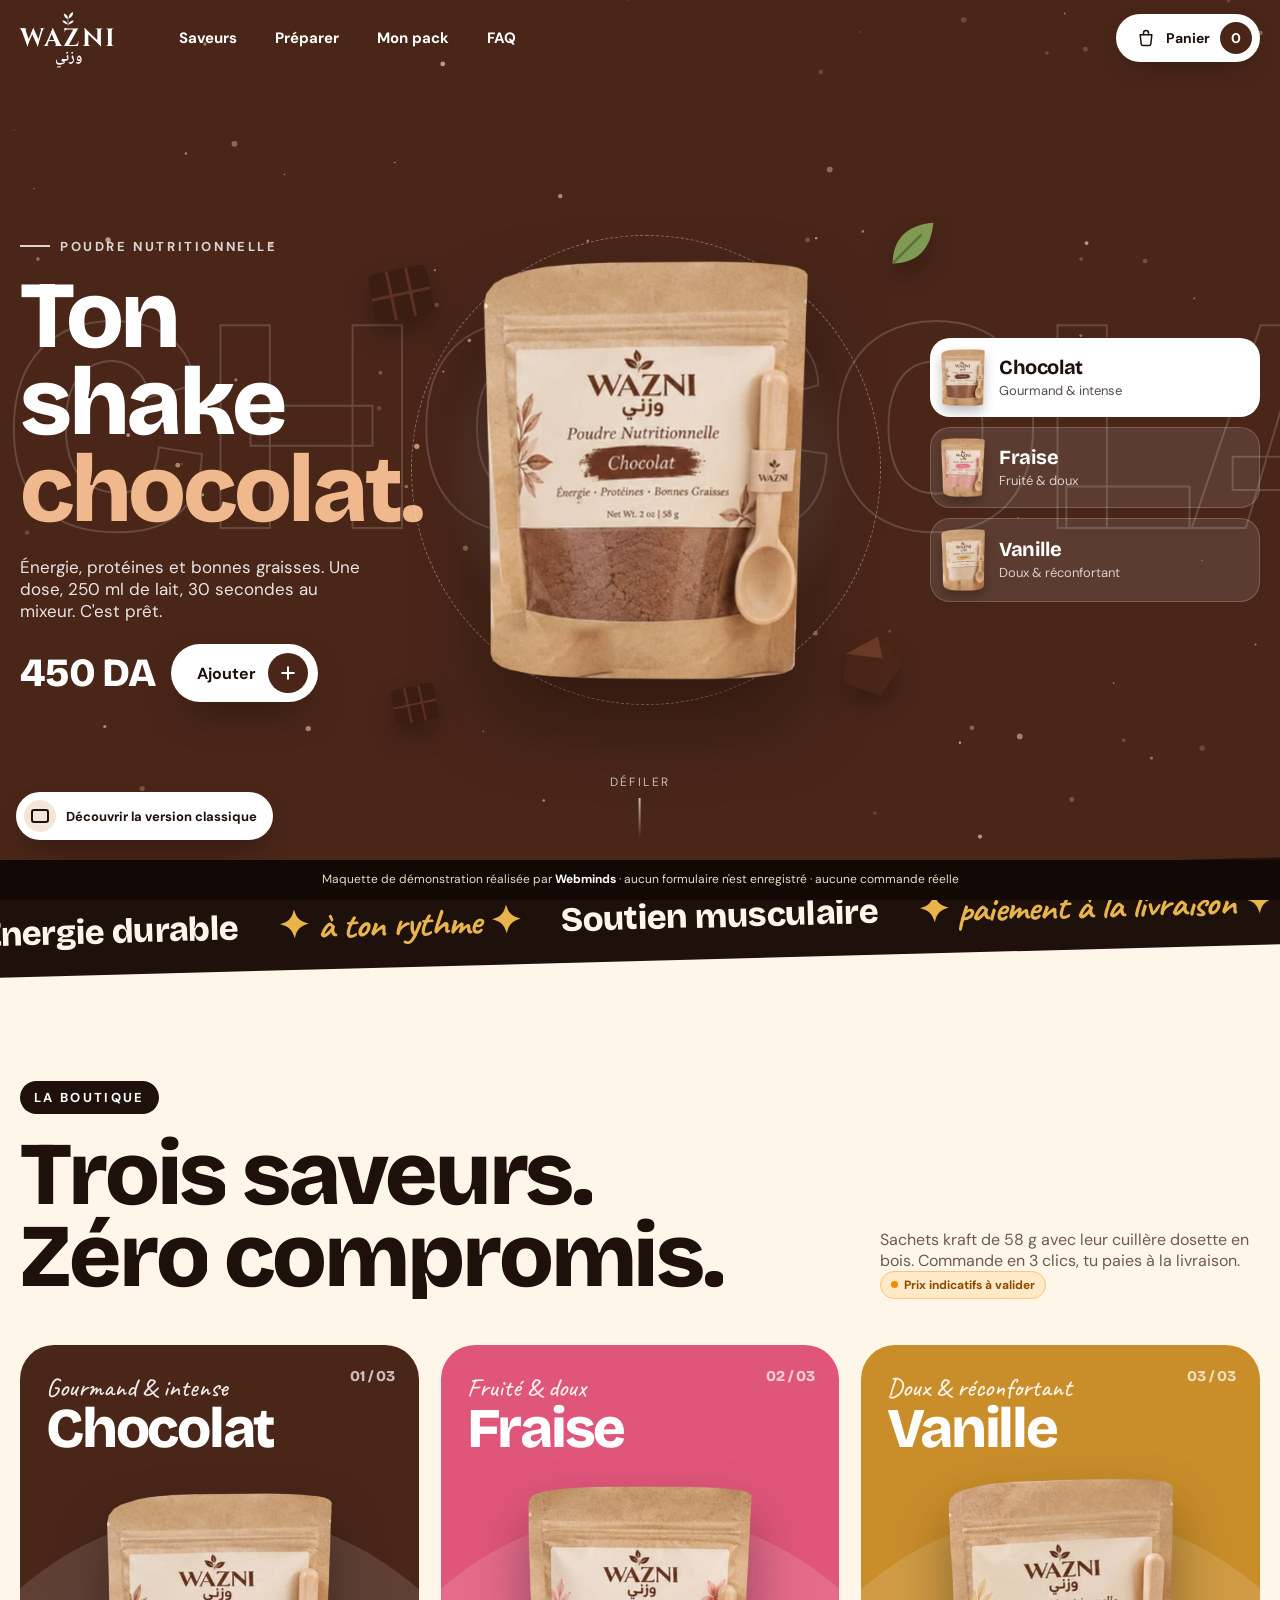
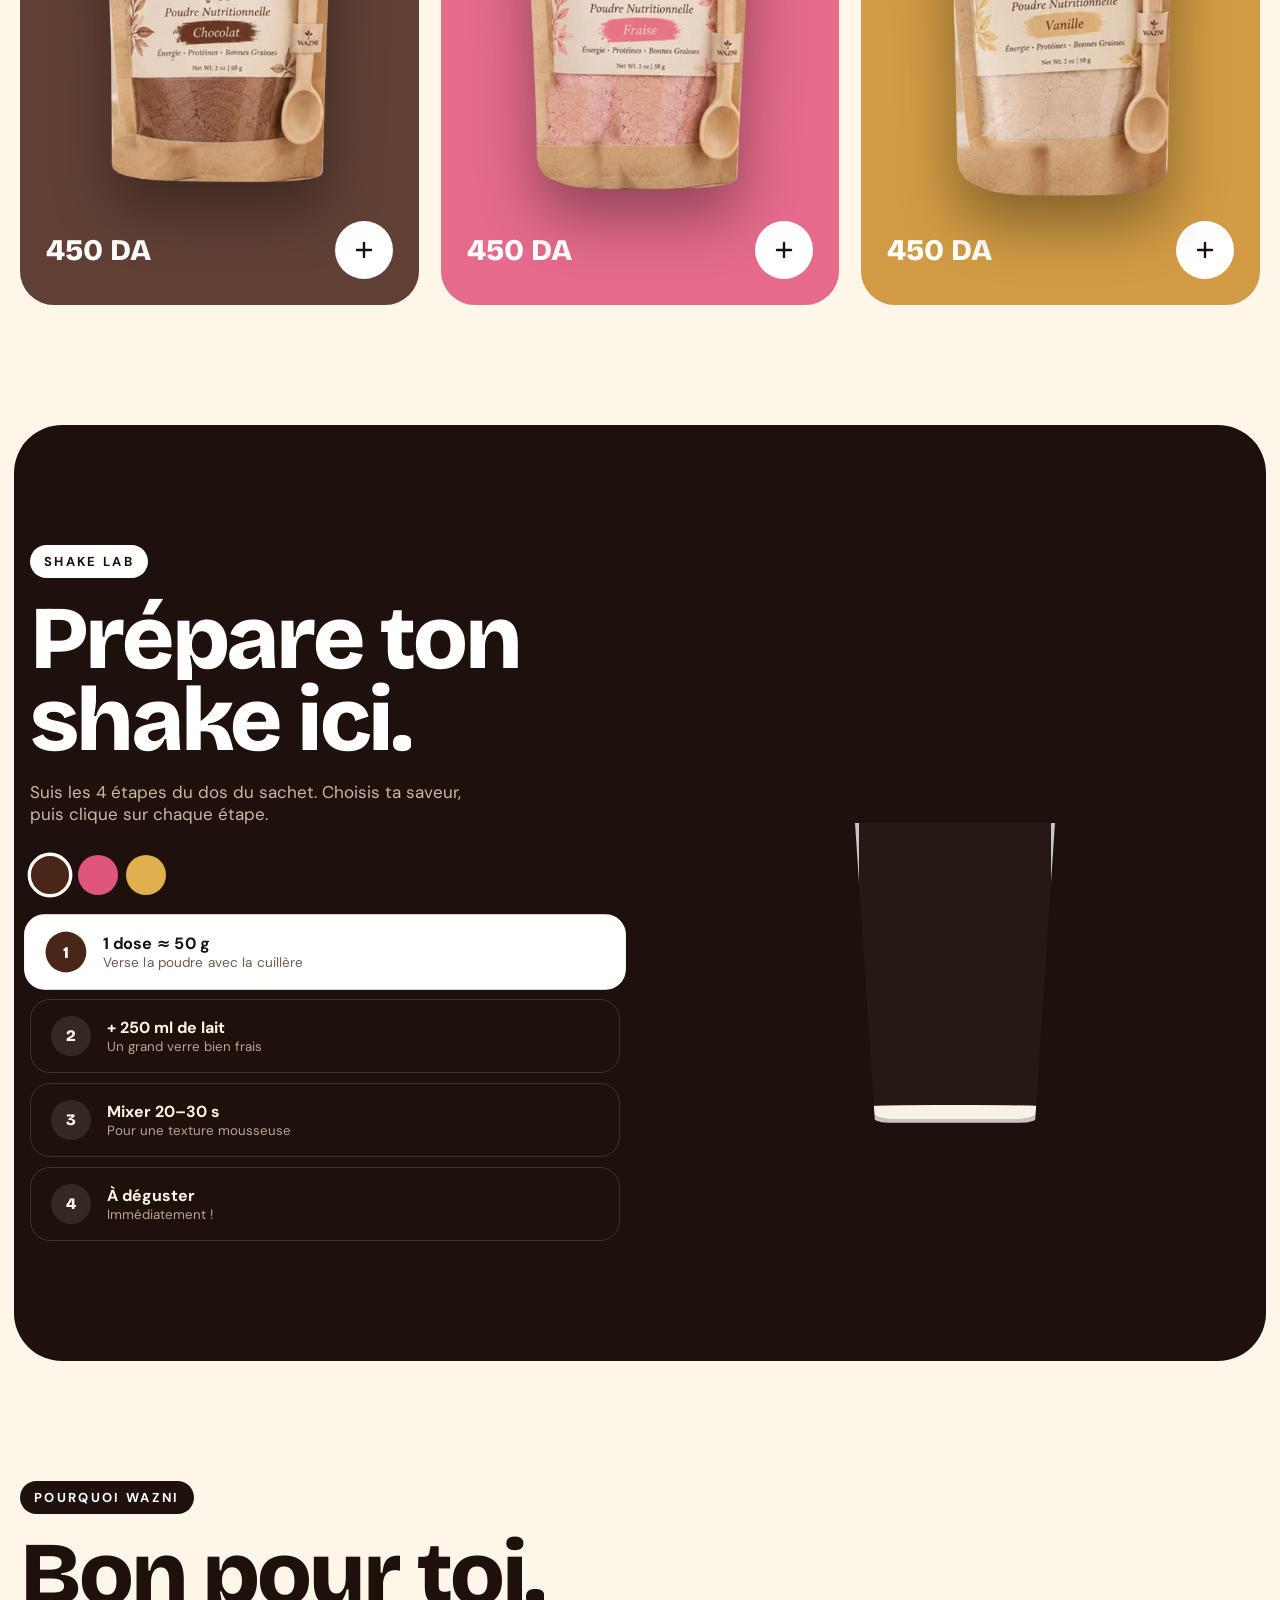
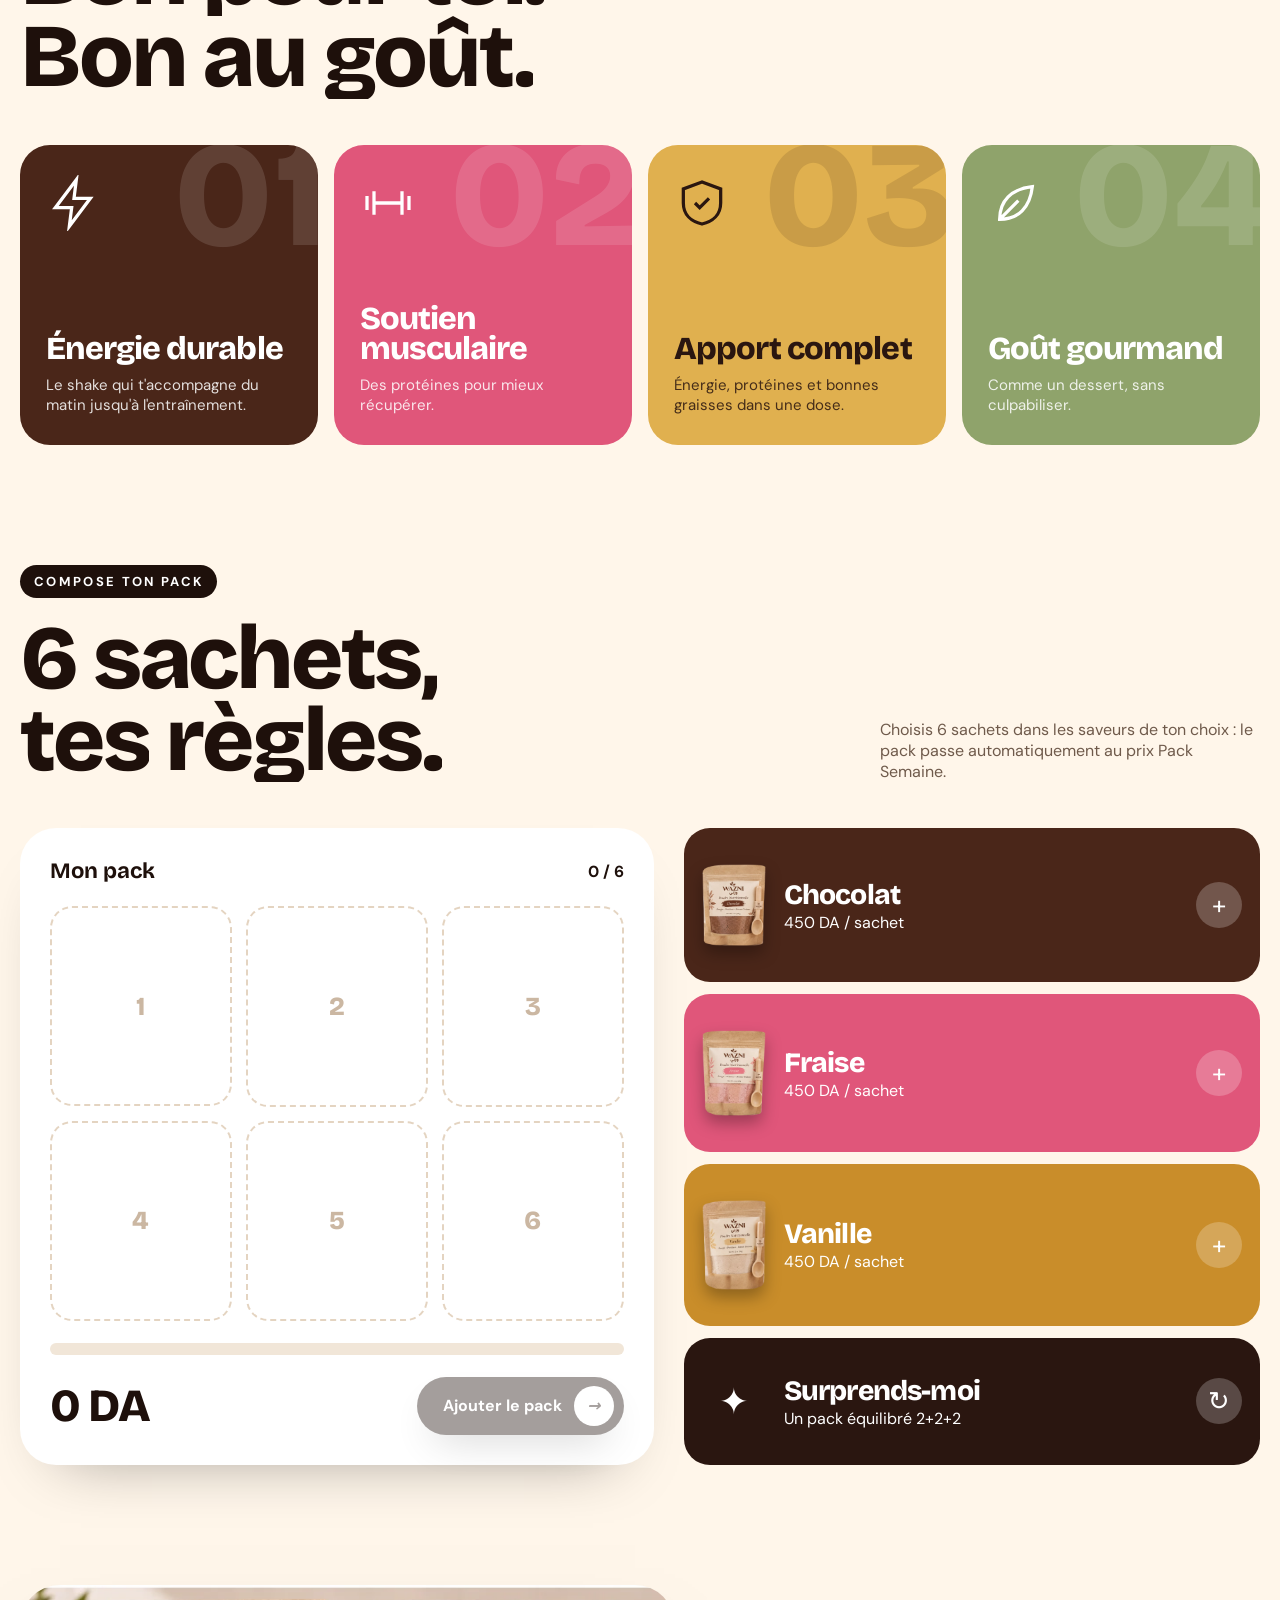
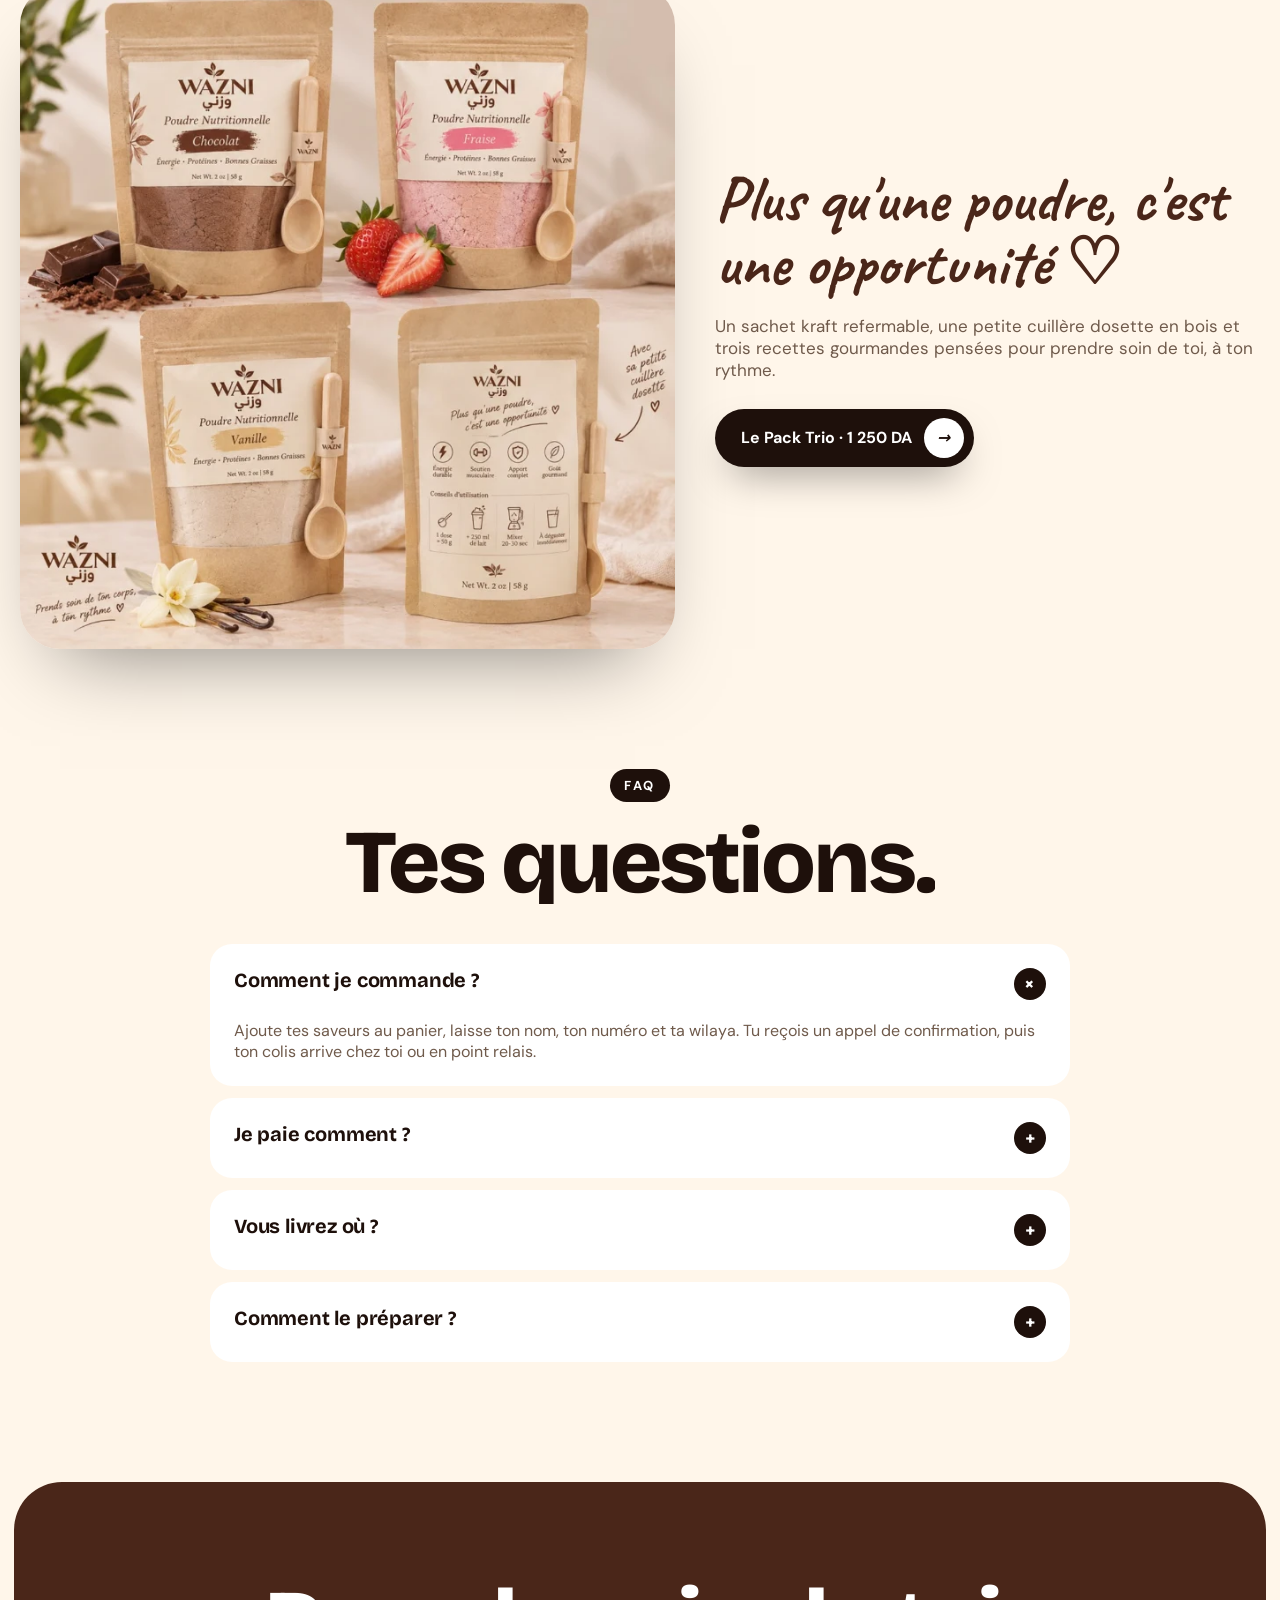
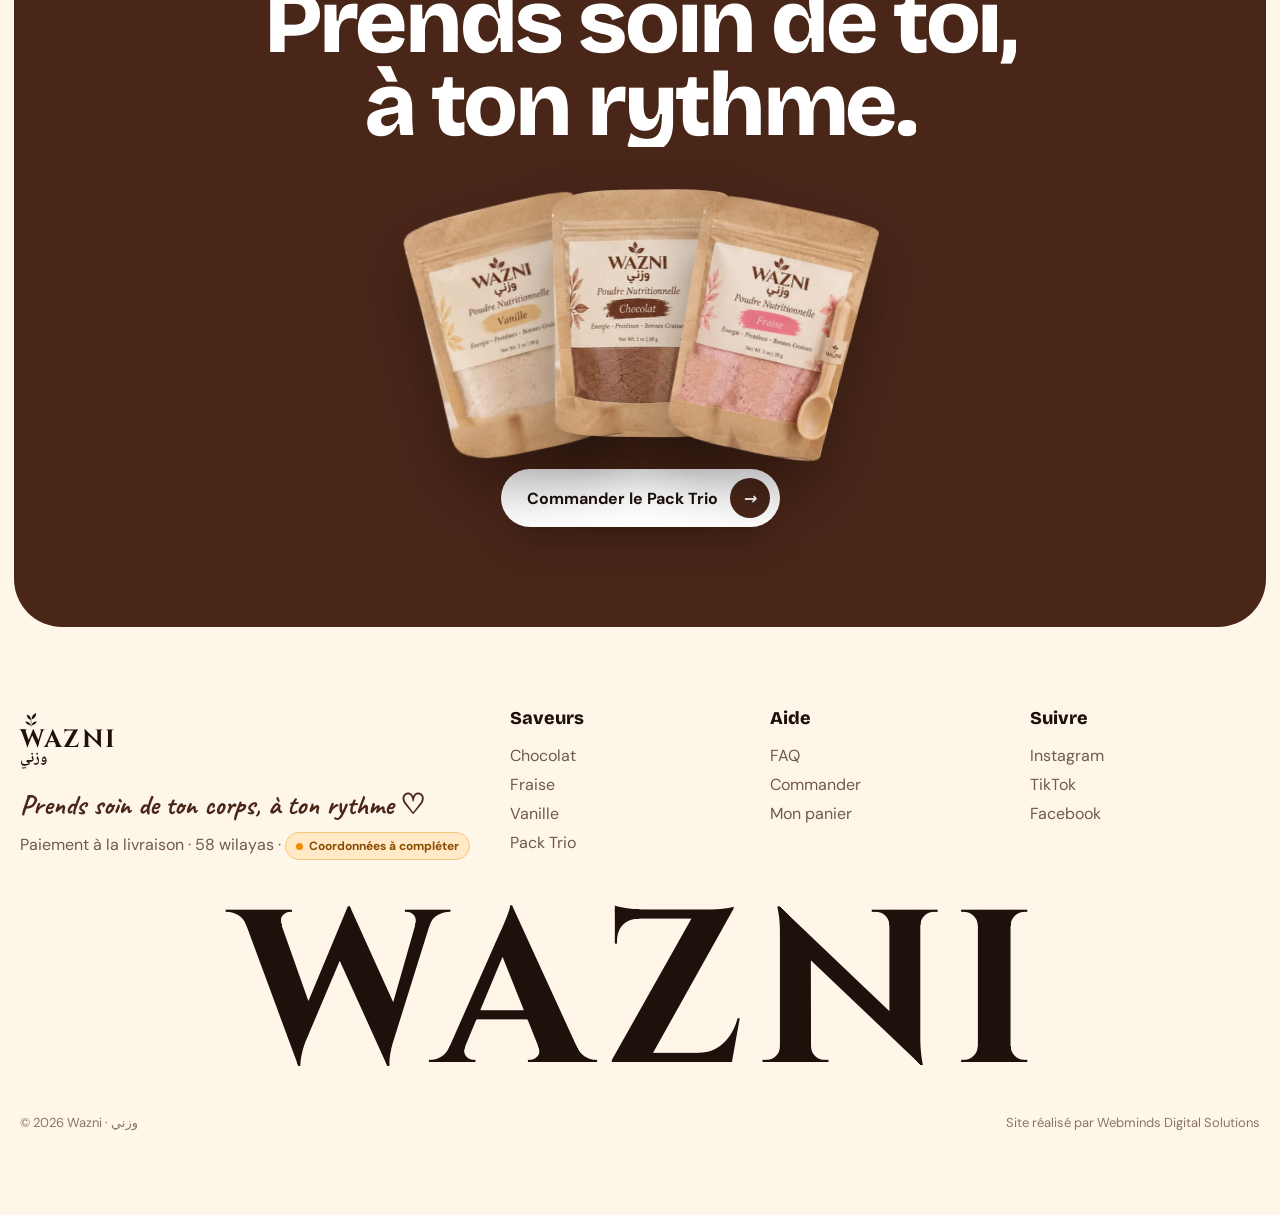
==== v2/index.html @ 27a88bad "Initial commit: Wazni maquette (v1 + v2) Static site maquette with shared assets (fonts, images, car" ====
<!doctype html>
<html lang="fr" data-base="../">
<head>
<meta charset="utf-8"><meta name="viewport" content="width=device-width,initial-scale=1"><meta name="robots" content="noindex,nofollow">
<title>Wazni · Shake gourmand — Boutique en ligne</title>
<meta name="description" content="Wazni : poudre nutritionnelle Chocolat, Fraise, Vanille. Commande en ligne, paiement à la livraison, 58 wilayas.">
<link rel="stylesheet" href="../assets/fonts.css"><link rel="stylesheet" href="../assets/v2.css">
</head>
<body>

<section class="hero" data-hero>
  <canvas data-dust></canvas>
  <div class="giant disp" data-giant>CHOCOLAT · CHOCOLAT · CHOCOLAT · CHOCOLAT ·</div>
  <div class="wrap">
    <div>
      <div class="kick">Poudre nutritionnelle</div>
      <h1 class="disp">Ton shake<span class="fl" data-flword>chocolat.</span></h1>
      <p>Énergie, protéines et bonnes graisses. Une dose, 250 ml de lait, 30 secondes au mixeur. C'est prêt.</p>
      <div class="buy"><span class="pr" data-hprice>450 DA</span><button class="bigbtn" data-add="chocolat" data-hadd>Ajouter <i><svg viewBox="0 0 24 24" fill="none" stroke="currentColor" stroke-width="2.4" stroke-linecap="round"><path d="M12 5v14M5 12h14"/></svg></i></button></div>
    </div>
    <div class="center" data-center>
      <div class="halo"></div><div class="ring"></div>
      <div class="ingr" data-ingr></div>
      <img class="hp on" src="../assets/img/chocolat.webp" data-hp="chocolat" alt="Wazni Chocolat">
      <img class="hp" src="../assets/img/fraise.webp" data-hp="fraise" alt="Wazni Fraise">
      <img class="hp" src="../assets/img/vanille.webp" data-hp="vanille" alt="Wazni Vanille">
    </div>
    <div class="right-col">
      <div class="picker" data-picker>
        <button class="on" data-f="chocolat"><img src="../assets/img/chocolat.webp" alt=""><span><b>Chocolat</b><small>Gourmand & intense</small></span></button>
        <button data-f="fraise"><img src="../assets/img/fraise.webp" alt=""><span><b>Fraise</b><small>Fruité & doux</small></span></button>
        <button data-f="vanille"><img src="../assets/img/vanille.webp" alt=""><span><b>Vanille</b><small>Doux & réconfortant</small></span></button>
      </div>
    </div>
  </div>
  <div class="scrollhint">Défiler</div>
  <div class="prog" data-prog></div>
</section>

<div class="ticker"><div class="t">
  <span>Énergie durable</span><span>✦ à ton rythme ✦</span><span>Soutien musculaire</span><span>✦ paiement à la livraison ✦</span><span>Apport complet</span><span>✦ 58 wilayas ✦</span><span>Goût gourmand</span><span>✦ cuillère dosette ✦</span>
  <span>Énergie durable</span><span>✦ à ton rythme ✦</span><span>Soutien musculaire</span><span>✦ paiement à la livraison ✦</span><span>Apport complet</span><span>✦ 58 wilayas ✦</span><span>Goût gourmand</span><span>✦ cuillère dosette ✦</span>
</div></div>

<section class="sec" id="shop">
  <div class="wrap">
    <div class="rail-head">
      <div><span class="lbl">La boutique</span><h2 class="disp h2 split">Trois saveurs.<br>Zéro compromis.</h2></div>
      <p>Sachets kraft de 58 g avec leur cuillère dosette en bois. Commande en 3 clics, tu paies à la livraison. <span class="tv">Prix indicatifs à valider</span></p>
    </div>
    <div class="rail" data-rail></div>
  </div>
</section>

<section class="sec lab" id="lab">
  <div class="wrap">
    <div>
      <span class="lbl" style="background:#fff;color:var(--ink)">Shake Lab</span>
      <h2 class="disp h2 split">Prépare ton<br>shake ici.</h2>
      <p class="l">Suis les 4 étapes du dos du sachet. Choisis ta saveur, puis clique sur chaque étape.</p>
      <div class="lab-flav" data-labflav>
        <button class="on" data-lf="chocolat" style="background:#4a2619" aria-label="Chocolat"></button>
        <button data-lf="fraise" style="background:#e0567a" aria-label="Fraise"></button>
        <button data-lf="vanille" style="background:#e0b04f" aria-label="Vanille"></button>
      </div>
      <div class="lab-steps" data-steps>
        <button class="cur" data-s="1"><span class="k">1</span><span>1 dose ≈ 50 g<small>Verse la poudre avec la cuillère</small></span></button>
        <button data-s="2" disabled><span class="k">2</span><span>+ 250 ml de lait<small>Un grand verre bien frais</small></span></button>
        <button data-s="3" disabled><span class="k">3</span><span>Mixer 20–30 s<small>Pour une texture mousseuse</small></span></button>
        <button data-s="4" disabled><span class="k">4</span><span>À déguster<small>Immédiatement !</small></span></button>
      </div>
    </div>
    <div class="scene" data-scene>
      <svg class="spoon" viewBox="0 0 200 70"><defs><linearGradient id="wd" x1="0" x2="0" y1="0" y2="1"><stop offset="0" stop-color="#ecd3ad"/><stop offset="1" stop-color="#c9a272"/></linearGradient></defs><rect x="70" y="27" width="128" height="16" rx="8" fill="url(#wd)"/><ellipse cx="42" cy="35" rx="40" ry="30" fill="url(#wd)"/><ellipse cx="42" cy="33" rx="31" ry="21" fill="var(--fl)"/></svg>
      <div class="grains" data-grains></div>
      <svg class="milk" viewBox="0 0 100 160"><path d="M30 10h40v20l14 22v96a6 6 0 0 1-6 6H22a6 6 0 0 1-6-6V52l14-22z" fill="#fff"/><path d="M16 80h68v40H16z" fill="#7fb2e0"/><text x="50" y="106" font-family="Bricolage" font-weight="800" font-size="18" text-anchor="middle" fill="#fff">LAIT</text><rect x="30" y="4" width="40" height="10" rx="3" fill="#e0567a"/></svg>
      <div class="stream"></div>
      <div class="glass"><div class="body"><div class="liq" data-liq></div><div class="pow" data-pow></div><div class="swirl"></div></div><div class="foam"></div><div class="straw"></div></div>
      <div class="done-badge">Prêt ! ♡</div>
    </div>
  </div>
</section>

<section class="sec">
  <div class="wrap">
    <div class="rail-head"><div><span class="lbl">Pourquoi Wazni</span><h2 class="disp h2 split">Bon pour toi.<br>Bon au goût.</h2></div></div>
    <div class="bens">
      <div class="ben rv" style="background:#4a2619;color:#fff"><span class="big">01</span><svg viewBox="0 0 24 24" fill="none" stroke="currentColor" stroke-width="1.4"><path d="M13 2 4 14h7l-1 8 9-12h-7z"/></svg><div><h3>Énergie durable</h3><p>Le shake qui t'accompagne du matin jusqu'à l'entraînement.</p></div></div>
      <div class="ben rv" style="background:#e0567a;color:#fff;transition-delay:.1s"><span class="big">02</span><svg viewBox="0 0 24 24" fill="none" stroke="currentColor" stroke-width="1.4"><path d="M3 9v6M6 7v10M18 7v10M21 9v6M6 12h12"/></svg><div><h3>Soutien musculaire</h3><p>Des protéines pour mieux récupérer.</p></div></div>
      <div class="ben rv" style="background:#e0b04f;color:#2a1610;transition-delay:.2s"><span class="big">03</span><svg viewBox="0 0 24 24" fill="none" stroke="currentColor" stroke-width="1.4"><path d="M12 3 4 6v6c0 5 3.4 8 8 9 4.6-1 8-4 8-9V6z"/><path d="m9 12 2 2 4-4"/></svg><div><h3>Apport complet</h3><p>Énergie, protéines et bonnes graisses dans une dose.</p></div></div>
      <div class="ben rv" style="background:#8fa36b;color:#fff;transition-delay:.3s"><span class="big">04</span><svg viewBox="0 0 24 24" fill="none" stroke="currentColor" stroke-width="1.4"><path d="M5 19c0-8 5-13 14-14-1 9-6 14-14 14zM5 19 13 11"/></svg><div><h3>Goût gourmand</h3><p>Comme un dessert, sans culpabiliser.</p></div></div>
    </div>
  </div>
</section>

<section class="sec" id="pack" style="padding-top:0">
  <div class="wrap">
    <div class="rail-head"><div><span class="lbl">Compose ton pack</span><h2 class="disp h2 split">6 sachets,<br>tes règles.</h2></div><p>Choisis 6 sachets dans les saveurs de ton choix : le pack passe automatiquement au prix Pack Semaine.</p></div>
    <div class="builder">
      <div class="slots">
        <div class="row2"><b style="font-family:Bricolage;font-size:22px">Mon pack</b><span data-cnt style="font-weight:700">0 / 6</span></div>
        <div class="slot-grid" data-slots></div>
        <div class="meter"><i data-meter></i></div>
        <div class="row2" style="margin-top:22px;flex-wrap:wrap;gap:14px"><span class="price-big" data-pp>0 DA</span><button class="bigbtn dark" data-addpack style="opacity:.4;pointer-events:none">Ajouter le pack <i>→</i></button></div>
      </div>
      <div class="flav-pick">
        <button data-pk="chocolat" style="background:#4a2619"><img src="../assets/img/chocolat.webp" alt=""><span><b>Chocolat</b>450 DA / sachet</span><span class="ad">+</span></button>
        <button data-pk="fraise" style="background:#e0567a"><img src="../assets/img/fraise.webp" alt=""><span><b>Fraise</b>450 DA / sachet</span><span class="ad">+</span></button>
        <button data-pk="vanille" style="background:#c98d2a"><img src="../assets/img/vanille.webp" alt=""><span><b>Vanille</b>450 DA / sachet</span><span class="ad">+</span></button>
        <button data-pk="mix" style="background:#2a1610"><span style="font-size:36px;width:64px;text-align:center">✦</span><span><b>Surprends-moi</b>Un pack équilibré 2+2+2</span><span class="ad">↻</span></button>
      </div>
    </div>
  </div>
</section>

<section class="sec" style="padding-top:0">
  <div class="wrap photo">
    <div class="ph rv"><img src="../assets/img/lifestyle.webp" alt="La gamme Wazni"></div>
    <div class="rv">
      <p class="quote">Plus qu'une poudre, c'est une opportunité ♡</p>
      <p style="color:#6f5a4b;margin:20px 0 28px;font-size:17px">Un sachet kraft refermable, une petite cuillère dosette en bois et trois recettes gourmandes pensées pour prendre soin de toi, à ton rythme.</p>
      <a href="produit.html?id=trio" class="bigbtn dark">Le Pack Trio · 1 250 DA <i>→</i></a>
    </div>
  </div>
</section>

<section class="sec" id="faq" style="padding-top:0">
  <div class="wrap">
    <div style="text-align:center;margin-bottom:40px"><span class="lbl">FAQ</span><h2 class="disp h2 split">Tes questions.</h2></div>
    <div class="qa rv">
      <details open><summary>Comment je commande ?</summary><p>Ajoute tes saveurs au panier, laisse ton nom, ton numéro et ta wilaya. Tu reçois un appel de confirmation, puis ton colis arrive chez toi ou en point relais.</p></details>
      <details><summary>Je paie comment ?</summary><p>En espèces, à la livraison. Le paiement CIB / Edahabia peut être activé sur le site final.</p></details>
      <details><summary>Vous livrez où ?</summary><p>Dans les 58 wilayas, à domicile ou en point relais. Livraison offerte dès 3 000 DA. <span class="tv">Délais et tarifs à valider par Wazni</span></p></details>
      <details><summary>Comment le préparer ?</summary><p>1 dose (≈ 50 g) + 250 ml de lait, mixer 20 à 30 secondes, à déguster immédiatement.</p></details>
    </div>
  </div>
</section>

<section class="final" data-final>
  <div class="wrap">
    <h2 class="disp h2 split">Prends soin de toi,<br>à ton rythme.</h2>
    <div class="pouches"><img src="../assets/img/vanille.webp" alt=""><img src="../assets/img/chocolat.webp" alt=""><img src="../assets/img/fraise.webp" alt=""></div>
    <button class="bigbtn" data-add="trio" style="margin-top:20px">Commander le Pack Trio <i>→</i></button>
  </div>
</section>

<script src="../assets/cart.js"></script>
<script src="../assets/v2-layout.js"></script>
<script src="../assets/v2-home.js"></script>
</body>
</html>
---- assets/fonts.css ----
@font-face{font-family:Fraunces;src:url(fonts/fraunces-latin-400-normal.woff2) format('woff2');font-weight:400;font-display:swap}
@font-face{font-family:Fraunces;src:url(fonts/fraunces-latin-400-italic.woff2) format('woff2');font-weight:400;font-style:italic;font-display:swap}
@font-face{font-family:Fraunces;src:url(fonts/fraunces-latin-600-normal.woff2) format('woff2');font-weight:600;font-display:swap}
@font-face{font-family:Fraunces;src:url(fonts/fraunces-latin-700-normal.woff2) format('woff2');font-weight:700;font-display:swap}
@font-face{font-family:'DM Sans';src:url(fonts/dm-sans-latin-400-normal.woff2) format('woff2');font-weight:400;font-display:swap}
@font-face{font-family:'DM Sans';src:url(fonts/dm-sans-latin-500-normal.woff2) format('woff2');font-weight:500;font-display:swap}
@font-face{font-family:'DM Sans';src:url(fonts/dm-sans-latin-700-normal.woff2) format('woff2');font-weight:700;font-display:swap}
@font-face{font-family:Caveat;src:url(fonts/caveat-latin-500-normal.woff2) format('woff2');font-weight:500;font-display:swap}
@font-face{font-family:Caveat;src:url(fonts/caveat-latin-700-normal.woff2) format('woff2');font-weight:700;font-display:swap}
@font-face{font-family:Cinzel;src:url(fonts/cinzel-latin-600-normal.woff2) format('woff2');font-weight:600;font-display:swap}
@font-face{font-family:Cinzel;src:url(fonts/cinzel-latin-700-normal.woff2) format('woff2');font-weight:700;font-display:swap}
@font-face{font-family:Naskh;src:url(fonts/noto-naskh-arabic-arabic-600-normal.woff2) format('woff2');font-weight:600;font-display:swap}
@font-face{font-family:Naskh;src:url(fonts/noto-naskh-arabic-arabic-700-normal.woff2) format('woff2');font-weight:700;font-display:swap}
@font-face{font-family:Bricolage;src:url(fonts/bricolage-grotesque-latin-500-normal.woff2) format('woff2');font-weight:500;font-display:swap}
@font-face{font-family:Bricolage;src:url(fonts/bricolage-grotesque-latin-700-normal.woff2) format('woff2');font-weight:700;font-display:swap}
@font-face{font-family:Bricolage;src:url(fonts/bricolage-grotesque-latin-800-normal.woff2) format('woff2');font-weight:800;font-display:swap}
---- assets/v2.css ----
:root{
  --bg:#2a1610; --c1:#5a3426; --c2:#8a5a44; --cream:#fff6ea; --ink:#1e100b;
  --choco:#4a2619; --fraise:#e35d7d; --vanille:#e8b54d; --sage:#8fa36b;
  --fl:var(--choco); --fl-2:#7a4532; --fl-soft:#f3e2d6;
}
*{box-sizing:border-box;margin:0;padding:0}
html{scroll-behavior:smooth;-webkit-text-size-adjust:100%;overflow-x:hidden}
body{font-family:"DM Sans",system-ui,sans-serif;background:var(--cream);color:var(--ink);overflow-x:clip;padding-bottom:44px}
img{display:block;max-width:100%}
a{color:inherit;text-decoration:none}
button{font:inherit;border:0;background:none;color:inherit;cursor:pointer}
input,select,textarea{font:inherit;color:inherit}
.wrap{width:min(1240px,100% - 32px);margin-inline:auto}
.disp{font-family:Bricolage,'DM Sans',sans-serif;font-weight:800;letter-spacing:-.035em;line-height:.92}
.hand{font-family:Caveat,cursive;font-weight:700}

/* header */
.top{position:fixed;inset:0 0 auto 0;z-index:60;transition:background .4s,backdrop-filter .4s,color .4s;color:#fff}
.top .wrap{display:flex;align-items:center;height:76px;gap:16px}
.top.solid{background:rgba(255,246,234,.82);backdrop-filter:blur(16px);-webkit-backdrop-filter:blur(16px);color:var(--ink);box-shadow:0 1px 0 rgba(0,0,0,.06)}
.lg{display:flex;flex-direction:column;align-items:center;line-height:1}
.lg svg{width:22px;height:16px}
.lg .w{font-family:Cinzel,serif;font-weight:700;font-size:25px;letter-spacing:.06em}
.lg .ar{font-family:Naskh,serif;font-weight:700;font-size:15px}
.menu{display:flex;gap:6px;margin-left:30px}
.menu a{padding:10px 16px;border-radius:999px;font-weight:600;font-size:15px;transition:background .25s}
.menu a:hover{background:rgba(255,255,255,.16)}
.top.solid .menu a:hover{background:rgba(0,0,0,.06)}
.cartbtn{margin-left:auto;display:flex;align-items:center;gap:10px;height:48px;padding:0 8px 0 20px;border-radius:999px;background:#fff;color:var(--ink);font-weight:700;font-size:14px;box-shadow:0 10px 30px -12px rgba(0,0,0,.4)}
.cartbtn .n{min-width:32px;height:32px;border-radius:50%;background:var(--fl);color:#fff;display:grid;place-items:center;transition:background .6s}
.cartbtn .n.bump{animation:bump .5s}
@keyframes bump{40%{transform:scale(1.4) rotate(-10deg)}}
.cartbtn svg{width:20px;height:20px}

/* hero */
.hero{position:relative;min-height:100svh;background:var(--fl);color:#fff;overflow:hidden;transition:background 1s cubic-bezier(.6,0,.2,1);display:flex;align-items:center;padding:110px 0 70px}
.hero canvas{position:absolute;inset:0;width:100%;height:100%;pointer-events:none}
.giant{position:absolute;top:50%;left:0;white-space:nowrap;transform:translateY(-58%);font-size:clamp(150px,24vw,360px);color:transparent;-webkit-text-stroke:2px rgba(255,255,255,.16);pointer-events:none;animation:slide 30s linear infinite}
@keyframes slide{to{transform:translate(-50%,-58%)}}
.hero .wrap{position:relative;display:grid;grid-template-columns:1fr 1.05fr 1fr;align-items:center;gap:20px;z-index:2}
.hero h1{font-size:clamp(54px,7.4vw,112px)}
.hero h1 .fl{display:block;color:var(--fl-soft);transition:color .8s}
.hero .kick{font-size:13px;letter-spacing:.2em;text-transform:uppercase;font-weight:700;opacity:.8;display:flex;gap:10px;align-items:center;margin-bottom:18px}
.hero .kick::before{content:"";width:30px;height:2px;background:currentColor}
.hero p{max-width:340px;font-size:17px;opacity:.88;margin-top:22px}
.center{position:relative;display:grid;place-items:center;height:560px;perspective:1000px}
.halo{position:absolute;width:440px;height:440px;border-radius:50%;background:radial-gradient(circle,rgba(255,255,255,.35),rgba(255,255,255,0) 66%);animation:breathe 5s ease-in-out infinite}
@keyframes breathe{50%{transform:scale(1.12)}}
.ring{position:absolute;width:470px;height:470px;border-radius:50%;border:1.5px dashed rgba(255,255,255,.35);animation:spin 40s linear infinite}
@keyframes spin{to{transform:rotate(360deg)}}
.hp{position:absolute;width:330px;transition:opacity .6s,transform .9s cubic-bezier(.2,.9,.2,1.1);filter:drop-shadow(0 40px 40px rgba(0,0,0,.35));transform-style:preserve-3d}
.hp:not(.on){opacity:0;transform:translateY(80px) rotate(14deg) scale(.8)}
.hp.out{opacity:0;transform:translateY(-80px) rotate(-14deg) scale(.8)}
.tilt{transition:transform .2s ease-out}
.ingr{position:absolute;inset:-6% -22%;pointer-events:none;transition:transform .6s ease-out}
.ingr i{position:absolute;display:block;transition:opacity .6s,transform 1s cubic-bezier(.2,.9,.2,1.2);opacity:0;transform:scale(.3)}
.ingr.on i{opacity:1;transform:none}
.ingr i:nth-child(1){left:2%;top:16%}
.ingr i:nth-child(2){right:0;top:8%}
.ingr i:nth-child(3){right:4%;bottom:12%}
.ingr i:nth-child(4){left:6%;bottom:6%}
.ingr i svg{width:74px;height:74px;animation:bob 4s ease-in-out infinite;filter:drop-shadow(0 12px 12px rgba(0,0,0,.25))}
.ingr i:nth-child(2) svg{animation-delay:-1s;width:58px}
.ingr i:nth-child(3) svg{animation-delay:-2s;width:88px}
.ingr i:nth-child(4) svg{animation-delay:-3s;width:54px}
@keyframes bob{50%{transform:translateY(-14px) rotate(8deg)}}
.right-col{justify-self:end;width:100%;max-width:330px}
.picker{display:grid;gap:10px}
.picker button{display:flex;align-items:center;gap:14px;padding:10px 18px 10px 10px;border-radius:20px;background:rgba(255,255,255,.1);border:1.5px solid rgba(255,255,255,.18);text-align:left;transition:background .3s,transform .3s}
.picker button:hover{transform:translateX(-6px)}
.picker button.on{background:#fff;color:var(--ink)}
.picker img{width:44px;filter:drop-shadow(0 6px 6px rgba(0,0,0,.25))}
.picker b{display:block;font-family:Bricolage;font-size:20px;letter-spacing:-.02em}
.picker small{opacity:.75;font-size:13px}
.hero .buy{display:flex;align-items:center;gap:16px;margin-top:22px}
.hero .pr{font-family:Bricolage;font-weight:800;font-size:40px;letter-spacing:-.03em}
.bigbtn{display:inline-flex;align-items:center;gap:12px;height:58px;padding:0 10px 0 26px;border-radius:999px;background:#fff;color:var(--ink);font-weight:700;font-size:16px;transition:transform .25s;box-shadow:0 18px 40px -16px rgba(0,0,0,.5)}
.bigbtn:hover{transform:translateY(-3px)}
.bigbtn i{width:40px;height:40px;border-radius:50%;background:var(--fl);color:#fff;display:grid;place-items:center;transition:background .8s,transform .4s}
.bigbtn:hover i{transform:rotate(-45deg)}
.bigbtn svg{width:20px;height:20px}
.bigbtn.dark{background:var(--ink);color:#fff}
.bigbtn.dark i{background:#fff;color:var(--ink)}
.scrollhint{position:absolute;left:50%;bottom:62px;transform:translateX(-50%);z-index:3;font-size:12px;letter-spacing:.2em;text-transform:uppercase;opacity:.7;display:flex;flex-direction:column;align-items:center;gap:8px}
.scrollhint::after{content:"";width:2px;height:40px;background:linear-gradient(#fff,transparent);animation:drop 1.6s infinite}
@keyframes drop{from{transform:scaleY(0);transform-origin:top}50%{transform:scaleY(1);transform-origin:top}51%{transform-origin:bottom}to{transform:scaleY(0);transform-origin:bottom}}
.prog{position:absolute;left:0;bottom:0;height:4px;background:rgba(255,255,255,.85);z-index:3;width:0}

/* ticker */
.ticker{background:var(--ink);color:var(--cream);overflow:hidden;white-space:nowrap;transform:rotate(-1.5deg);margin:-26px -20px 0;position:relative;z-index:5;padding:20px 0}
.ticker .t{display:inline-flex;gap:40px;animation:slide2 22s linear infinite;font-family:Bricolage;font-weight:800;font-size:34px;letter-spacing:-.02em;align-items:center}
.ticker .t span:nth-child(even){color:var(--vanille);font-family:Caveat;font-size:38px}
@keyframes slide2{to{transform:translateX(-50%)}}

section{position:relative}
.sec{padding:120px 0}
.h2{font-size:clamp(48px,7vw,104px)}
.lbl{display:inline-block;font-weight:700;font-size:13px;letter-spacing:.18em;text-transform:uppercase;padding:8px 14px;border-radius:999px;background:var(--ink);color:#fff;margin-bottom:20px}

/* rail produits */
.rail-head{display:flex;justify-content:space-between;align-items:end;gap:20px;flex-wrap:wrap;margin-bottom:46px}
.rail-head p{max-width:380px;color:#6f5a4b}
.rail{display:grid;grid-template-columns:repeat(3,1fr);gap:22px}
.pc{position:relative;border-radius:34px;padding:26px;min-height:560px;color:#fff;overflow:hidden;display:flex;flex-direction:column;isolation:isolate;transition:transform .5s cubic-bezier(.2,.9,.2,1)}
.pc:hover{transform:translateY(-10px) rotate(-.6deg)}
.pc::before{content:"";position:absolute;width:150%;aspect-ratio:1;border-radius:50%;left:-25%;top:30%;background:rgba(255,255,255,.12);z-index:-1;transition:transform .8s}
.pc:hover::before{transform:scale(1.15) translateY(-30px)}
.pc .nm{font-family:Bricolage;font-weight:800;font-size:56px;letter-spacing:-.04em;line-height:.9}
.pc .tg{font-family:Caveat;font-size:26px;opacity:.9}
.pc .im{flex:1;display:grid;place-items:center;position:relative}
.pc .im img{width:66%;filter:drop-shadow(0 30px 28px rgba(0,0,0,.35));transition:transform .7s cubic-bezier(.2,.9,.2,1.2)}
.pc:hover .im img{transform:translateY(-16px) rotate(-6deg) scale(1.07)}
.pc .ft{display:flex;align-items:center;justify-content:space-between}
.pc .pr{font-family:Bricolage;font-weight:800;font-size:30px}
.pc .plus{width:58px;height:58px;border-radius:50%;background:#fff;color:var(--ink);display:grid;place-items:center;transition:transform .3s}
.pc .plus:hover{transform:scale(1.1) rotate(90deg)}
.pc .plus svg{width:24px;height:24px}
.pc .num{position:absolute;right:24px;top:22px;font-family:Bricolage;font-weight:800;font-size:15px;opacity:.7}

/* lab de préparation */
.lab{background:var(--ink);color:var(--cream);border-radius:48px;margin-inline:14px;overflow:hidden}
.lab .wrap{display:grid;grid-template-columns:1fr 1fr;gap:40px;align-items:center}
.lab .h2{color:#fff}
.lab p.l{color:#cdb8a5;font-size:17px;max-width:440px;margin:18px 0 30px}
.lab-steps{display:grid;gap:10px}
.lab-steps button{display:flex;align-items:center;gap:16px;padding:16px 20px;border-radius:20px;border:1.5px solid rgba(255,255,255,.14);text-align:left;transition:.3s;font-weight:600}
.lab-steps button .k{width:40px;height:40px;border-radius:50%;background:rgba(255,255,255,.1);display:grid;place-items:center;font-family:Bricolage;font-weight:800;flex:none}
.lab-steps button small{display:block;color:#bba491;font-weight:400}
.lab-steps button.cur{background:#fff;color:var(--ink);border-color:#fff;transform:scale(1.02)}
.lab-steps button.cur small{color:#6f5a4b}
.lab-steps button.cur .k{background:var(--fl);color:#fff}
.lab-steps button.ok{opacity:.55}
.lab-steps button.ok .k{background:var(--sage);color:#fff}
.lab-steps button:disabled{cursor:default}
.scene{position:relative;height:540px;display:grid;place-items:end center}
.glass{position:relative;width:200px;height:300px;margin-bottom:40px;z-index:2}
.glass .body{position:absolute;inset:0;border:4px solid rgba(255,255,255,.75);border-top:0;border-radius:0 0 34px 34px;clip-path:polygon(0 0,100% 0,90% 100%,10% 100%);overflow:hidden;background:rgba(255,255,255,.04)}
.glass .liq{position:absolute;left:0;right:0;bottom:0;height:0;background:#f7f1e8;transition:height 1.6s cubic-bezier(.5,0,.2,1),background 1.2s}
.glass .liq::before{content:"";position:absolute;left:-50%;top:-14px;width:200%;height:28px;background:inherit;border-radius:45%;animation:wave 3s linear infinite}
@keyframes wave{to{transform:translateX(25%) rotate(4deg)}}
.glass .pow{position:absolute;left:12%;right:12%;bottom:0;height:0;background:var(--fl);border-radius:40% 40% 0 0;transition:height .9s,opacity .6s}
.glass .foam{position:absolute;left:6%;right:6%;top:0;height:30px;opacity:0;transition:opacity .8s;background:radial-gradient(circle at 20% 60%,#fff 30%,transparent 32%),radial-gradient(circle at 50% 40%,#fff 34%,transparent 36%),radial-gradient(circle at 80% 60%,#fff 30%,transparent 32%)}
.glass .straw{position:absolute;width:12px;height:250px;background:repeating-linear-gradient(180deg,#fff 0 14px,var(--fraise) 14px 28px);border-radius:6px;left:60%;top:-90px;transform:rotate(12deg) translateY(-160px);opacity:0;transition:transform .9s cubic-bezier(.2,.9,.2,1.3),opacity .4s}
.scene.s4 .straw{transform:rotate(12deg);opacity:1}
.scene.s4 .foam{opacity:1}
.spoon{position:absolute;top:40px;left:50%;width:180px;transform:translateX(-140%) rotate(-30deg);opacity:0;transition:transform 1s cubic-bezier(.3,.8,.2,1),opacity .4s;z-index:3}
.scene.pour .spoon{opacity:1;transform:translateX(-30%) rotate(-125deg) translateY(-40px)}
.grains{position:absolute;inset:0;pointer-events:none;z-index:3}
.grains i{position:absolute;width:6px;height:6px;border-radius:50%;background:var(--fl);animation:fall 1s ease-in forwards}
@keyframes fall{to{transform:translateY(var(--d,240px));opacity:.2}}
.milk{position:absolute;top:0;left:50%;width:150px;transform:translate(30%,-40px) rotate(0);opacity:0;transition:transform 1s,opacity .4s;z-index:3}
.scene.milking .milk{opacity:1;transform:translate(-10%,-10px) rotate(-55deg)}
.stream{position:absolute;left:calc(50% - 6px);top:80px;width:12px;height:0;background:#f7f1e8;border-radius:6px;z-index:1;transition:height .5s}
.scene.milking .stream{height:300px}
.scene.mix .glass{animation:shake .12s linear infinite}
@keyframes shake{25%{transform:translate(-3px,1px) rotate(-1deg)}75%{transform:translate(3px,-1px) rotate(1deg)}}
.swirl{position:absolute;inset:0;border-radius:inherit;opacity:0;transition:opacity .5s;background:conic-gradient(from 0deg,transparent,rgba(255,255,255,.4),transparent 40%);animation:spin 1s linear infinite}
.scene.mix .swirl{opacity:1}
.scene .done-badge{position:absolute;top:30px;right:10px;background:var(--vanille);color:var(--ink);font-family:Caveat;font-size:30px;font-weight:700;padding:10px 20px;border-radius:999px;transform:rotate(8deg) scale(0);transition:transform .6s cubic-bezier(.2,.9,.2,1.5);z-index:4}
.scene.s4 .done-badge{transform:rotate(8deg) scale(1)}
.lab-flav{display:flex;gap:8px;margin-bottom:20px}
.lab-flav button{width:40px;height:40px;border-radius:50%;border:3px solid transparent;transition:.3s}
.lab-flav button.on{border-color:#fff;transform:scale(1.12)}
.confetti{position:fixed;inset:0;pointer-events:none;z-index:300}

/* bénéfices */
.bens{display:grid;grid-template-columns:repeat(4,1fr);gap:16px}
.ben{border-radius:30px;padding:30px 26px;min-height:300px;display:flex;flex-direction:column;justify-content:space-between;position:relative;overflow:hidden;transition:transform .4s}
.ben:hover{transform:translateY(-8px)}
.ben svg{width:56px;height:56px}
.ben h3{font-family:Bricolage;font-weight:800;font-size:32px;letter-spacing:-.03em;line-height:.95;margin-top:auto}
.ben p{margin-top:10px;font-size:15px;opacity:.85}
.ben .big{position:absolute;right:-10px;top:-24px;font-family:Bricolage;font-weight:800;font-size:150px;opacity:.12;line-height:1}

/* builder */
.builder{display:grid;grid-template-columns:1.1fr 1fr;gap:30px;align-items:stretch}
.slots{background:#fff;border-radius:36px;padding:30px;box-shadow:0 30px 60px -40px rgba(0,0,0,.4)}
.slot-grid{display:grid;grid-template-columns:repeat(3,1fr);gap:14px;margin:22px 0}
.slot{aspect-ratio:1/1.1;border-radius:22px;border:2px dashed #e4d4c1;display:grid;place-items:center;position:relative;transition:background .4s}
.slot img{width:60%;animation:pop .5s cubic-bezier(.2,.9,.2,1.5);filter:drop-shadow(0 10px 10px rgba(0,0,0,.2))}
.slot.f{border-style:solid;border-color:transparent}
.slot .x{position:absolute;top:8px;right:8px;width:26px;height:26px;border-radius:50%;background:#fff;font-size:14px;box-shadow:0 2px 6px rgba(0,0,0,.15)}
.slot span{color:#cbb7a2;font-family:Bricolage;font-weight:800;font-size:26px}
@keyframes pop{from{transform:scale(.2) rotate(-30deg)}}
.meter{height:12px;border-radius:12px;background:#f1e6d8;overflow:hidden}
.meter i{display:block;height:100%;width:0;background:linear-gradient(90deg,var(--choco),var(--fraise),var(--vanille));transition:width .5s}
.flav-pick{display:grid;gap:12px}
.flav-pick button{display:flex;align-items:center;gap:18px;padding:18px;border-radius:26px;color:#fff;text-align:left;transition:transform .25s;position:relative;overflow:hidden}
.flav-pick button:active{transform:scale(.97)}
.flav-pick button img{width:64px;filter:drop-shadow(0 8px 8px rgba(0,0,0,.3))}
.flav-pick b{font-family:Bricolage;font-weight:800;font-size:28px;letter-spacing:-.03em;display:block}
.flav-pick .ad{margin-left:auto;width:46px;height:46px;border-radius:50%;background:rgba(255,255,255,.22);display:grid;place-items:center;font-size:26px}
.price-big{font-family:Bricolage;font-weight:800;font-size:46px;letter-spacing:-.03em}
.price-big s{font-size:20px;opacity:.45;margin-left:8px}

/* photo */
.photo{display:grid;grid-template-columns:1.2fr 1fr;gap:40px;align-items:center}
.photo .ph{border-radius:40px;overflow:hidden;transform:rotate(-2deg);box-shadow:0 40px 80px -40px rgba(0,0,0,.5)}
.quote{font-family:Caveat;font-weight:700;font-size:clamp(40px,5vw,66px);line-height:1;color:var(--choco)}

/* faq + cta final */
.final{background:var(--fl);color:#fff;border-radius:48px;margin-inline:14px;padding:100px 0;text-align:center;overflow:hidden;position:relative;transition:background 1s}
.final .h2{color:#fff}
.final .pouches{display:flex;justify-content:center;margin:40px 0 10px}
.final .pouches img{width:180px;margin:0 -24px;filter:drop-shadow(0 30px 30px rgba(0,0,0,.35));transition:transform .5s}
.final .pouches img:nth-child(1){transform:rotate(-12deg) translateY(16px)}
.final .pouches img:nth-child(3){transform:rotate(12deg) translateY(16px)}
.final .pouches:hover img:nth-child(1){transform:rotate(-20deg) translate(-20px,0)}
.final .pouches:hover img:nth-child(3){transform:rotate(20deg) translate(20px,0)}
.qa{max-width:860px;margin:0 auto;display:grid;gap:12px}
.qa details{background:#fff;border-radius:22px;padding:4px 24px}
.qa summary{list-style:none;padding:20px 0;font-family:Bricolage;font-weight:700;font-size:20px;letter-spacing:-.01em;display:flex;justify-content:space-between;cursor:pointer}
.qa summary::-webkit-details-marker{display:none}
.qa summary::after{content:"+";width:32px;height:32px;border-radius:50%;background:var(--ink);color:#fff;display:grid;place-items:center;flex:none;transition:transform .3s}
.qa details[open] summary::after{transform:rotate(45deg)}
.qa p{padding-bottom:20px;color:#6f5a4b}
.tv{display:inline-flex;align-items:center;gap:6px;background:#ffe9c7;color:#8a4b00;border:1px solid #f6c77d;font-size:12px;font-weight:700;padding:5px 10px;border-radius:999px;font-family:'DM Sans'}
.tv::before{content:"";width:7px;height:7px;border-radius:50%;background:#f08a00}

footer{padding:80px 0 40px}
footer .cols{display:grid;grid-template-columns:2fr 1fr 1fr 1fr;gap:30px}
footer h4{font-family:Bricolage;font-weight:800;font-size:18px;margin-bottom:12px}
footer a{display:block;padding:4px 0;color:#6f5a4b}
footer a:hover{color:var(--ink)}
footer .huge{font-size:clamp(80px,17vw,250px);color:var(--ink);margin-top:50px;text-align:center;font-family:Cinzel;font-weight:700;letter-spacing:.05em;line-height:.8}
footer .bt{display:flex;justify-content:space-between;flex-wrap:wrap;gap:10px;font-size:13px;color:#8a7564;margin-top:30px}

/* drawer */
.dbg{position:fixed;inset:0;background:rgba(20,10,6,.55);z-index:90;opacity:0;pointer-events:none;transition:.3s;backdrop-filter:blur(3px)}
.dbg.open{opacity:1;pointer-events:auto}
.drw{position:fixed;top:12px;right:12px;bottom:12px;width:min(440px,calc(100% - 24px));background:var(--cream);border-radius:30px;z-index:91;transform:translateX(110%);transition:transform .55s cubic-bezier(.2,.9,.2,1);display:flex;flex-direction:column;overflow:hidden}
.drw.open{transform:none}
.drw .hd{background:var(--fl);color:#fff;padding:24px;display:flex;justify-content:space-between;align-items:center;transition:background .8s}
.drw .hd b{font-family:Bricolage;font-weight:800;font-size:30px;letter-spacing:-.03em}
.drw .x{width:40px;height:40px;border-radius:50%;background:rgba(255,255,255,.2);font-size:20px}
.drw .bd{flex:1;overflow:auto;padding:16px 20px}
.drw .ftr{padding:18px 20px 22px;display:grid;gap:12px;background:#fff}
.it{display:grid;grid-template-columns:80px 1fr auto;gap:14px;align-items:center;padding:12px;border-radius:22px;background:#fff;margin-bottom:10px;animation:pop .4s}
.it .th{width:80px;height:86px;border-radius:16px;display:grid;place-items:center}
.it .th img{width:62%}
.it h4{font-family:Bricolage;font-weight:800;font-size:19px;letter-spacing:-.02em}
.it small{color:#8a7564}
.q2{display:inline-flex;align-items:center;gap:4px;background:var(--cream);border-radius:999px;margin-top:8px}
.q2 button{width:32px;height:32px;border-radius:50%;font-size:18px;font-weight:700}
.q2 span{min-width:22px;text-align:center;font-weight:700}
.it .rm{display:block;font-size:12px;color:#8a7564;text-decoration:underline;margin-top:4px}
.fr{font-size:13px;color:#6f5a4b}
.fr .b{height:8px;border-radius:8px;background:#efe3d3;margin-top:8px;overflow:hidden}
.fr .b i{display:block;height:100%;background:linear-gradient(90deg,var(--choco),var(--fraise),var(--vanille));transition:width .6s}
.row2{display:flex;justify-content:space-between;align-items:center}
.tot{font-family:Bricolage;font-weight:800;font-size:28px;letter-spacing:-.03em}
.emp{text-align:center;padding:60px 10px;color:#8a7564}
.emp .disp{font-size:40px;color:var(--ink);margin-bottom:8px}

.toast{position:fixed;left:50%;top:90px;transform:translate(-50%,-20px) scale(.9);opacity:0;z-index:200;background:var(--ink);color:#fff;padding:14px 22px;border-radius:18px;font-size:14px;transition:.4s cubic-bezier(.2,.9,.2,1.3);pointer-events:none;white-space:nowrap}
.toast a{color:var(--vanille);font-weight:700;text-decoration:underline;margin-left:4px}
.toast.show{opacity:1;transform:translate(-50%,0) scale(1);pointer-events:auto}
.demo{position:fixed;left:0;right:0;bottom:0;z-index:80;background:#120905;color:#e9d9c6;font-size:12px;text-align:center;padding:12px 16px;line-height:1.3}
.demo b{color:#fff}
.vswitch{position:fixed;left:16px;bottom:60px;z-index:81;display:flex;align-items:center;gap:10px;background:#fff;color:var(--ink);border-radius:999px;padding:8px 16px 8px 8px;box-shadow:0 14px 30px -10px rgba(0,0,0,.4);font-weight:700;font-size:13px;animation:pulse 2.6s infinite}
.vswitch i{width:32px;height:32px;border-radius:50%;background:#f3e6d6;display:grid;place-items:center}
.vswitch i::after{content:"";width:14px;height:10px;border:2px solid var(--ink);border-radius:3px}
@keyframes pulse{50%{box-shadow:0 14px 30px -10px rgba(0,0,0,.4),0 0 0 10px rgba(255,255,255,0)}0%,100%{box-shadow:0 14px 30px -10px rgba(0,0,0,.4),0 0 0 0 rgba(227,93,125,.55)}}

.rv{opacity:0;transform:translateY(50px);transition:opacity 1s,transform 1s cubic-bezier(.2,.9,.2,1)}
.rv.in{opacity:1;transform:none}
.split .w{display:inline-block;overflow:hidden;vertical-align:top}
.split .w>span{display:inline-block;transform:translateY(105%);transition:transform .9s cubic-bezier(.2,.9,.2,1)}
.split.in .w>span{transform:none}

/* pages secondaires V2 */
.pg{padding:120px 0 60px}
.pdp2{display:grid;grid-template-columns:1.1fr 1fr;gap:50px;align-items:start}
.pdp2 .vis{border-radius:40px;background:var(--fl);aspect-ratio:1/1.05;display:grid;place-items:center;position:sticky;top:96px;overflow:hidden;transition:background .8s;perspective:1000px}
.pdp2 .vis img{width:56%;filter:drop-shadow(0 40px 40px rgba(0,0,0,.35));transition:transform .2s}
.pdp2 .vis .giant{font-size:220px;-webkit-text-stroke:2px rgba(255,255,255,.18)}
.pdp2 h1{font-size:clamp(56px,7vw,100px);margin:12px 0 18px}
.sw{display:flex;gap:10px;flex-wrap:wrap;margin:16px 0}
.sw a{height:48px;padding:0 20px 0 8px;border-radius:999px;background:#fff;display:flex;align-items:center;gap:10px;font-weight:700;border:2px solid transparent}
.sw a i{width:32px;height:32px;border-radius:50%}
.sw a.on{border-color:var(--ink)}
.qtyrow{display:flex;gap:12px;align-items:center;margin-top:22px;flex-wrap:wrap}
.q3{display:flex;align-items:center;background:#fff;border-radius:999px;height:58px;padding:0 6px}
.q3 button{width:46px;height:46px;border-radius:50%;font-size:22px;font-weight:700}
.q3 input{width:40px;text-align:center;border:0;background:none;font-weight:800;font-size:18px}
.chips3{display:grid;grid-template-columns:repeat(2,1fr);gap:10px;margin-top:26px}
.chips3 div{background:#fff;border-radius:20px;padding:16px;display:flex;gap:12px;align-items:center;font-weight:600;font-size:14px}
.chips3 svg{width:28px;height:28px;flex:none;color:var(--fl)}
.howto{display:grid;grid-template-columns:repeat(4,1fr);gap:10px;margin-top:26px}
.howto div{background:var(--ink);color:#fff;border-radius:20px;padding:16px 12px;text-align:center;font-size:13px}
.howto b{display:block;font-family:Bricolage;font-weight:800;font-size:22px;color:var(--vanille)}

/* checkout V2 */
.ck{display:grid;grid-template-columns:1.4fr 1fr;gap:30px;align-items:start}
.card2{background:#fff;border-radius:32px;padding:30px}
.card2 h3{font-family:Bricolage;font-weight:800;font-size:30px;letter-spacing:-.03em;margin-bottom:18px}
.stp{display:grid;grid-template-columns:repeat(4,1fr);gap:8px;margin:20px 0 30px}
.stp div{height:56px;border-radius:18px;background:#fff;display:flex;align-items:center;gap:10px;padding:0 14px;font-weight:700;font-size:14px;color:#b3a08f;position:relative;overflow:hidden;transition:.4s}
.stp div::before{content:attr(data-n);width:30px;height:30px;border-radius:50%;background:#f1e6d8;display:grid;place-items:center;flex:none}
.stp div.on{background:var(--ink);color:#fff}
.stp div.on::before{background:var(--fl);color:#fff}
.stp div.done{color:var(--ink)}
.stp div.done::before{content:"✓";background:var(--sage);color:#fff}
.pane{display:none;animation:slidein .5s cubic-bezier(.2,.9,.2,1)}
.pane.on{display:block}
@keyframes slidein{from{opacity:0;transform:translateX(40px)}}
.fields{display:grid;grid-template-columns:1fr 1fr;gap:14px}
.f{display:grid;gap:6px}
.f.full{grid-column:1/-1}
.f label{font-size:13px;font-weight:700}
.f input,.f select,.f textarea{height:56px;border-radius:18px;border:2px solid #efe3d3;background:var(--cream);padding:0 16px;outline:none;transition:.2s;width:100%}
.f textarea{height:90px;padding:14px 16px}
.f input:focus,.f select:focus,.f textarea:focus{border-color:var(--ink);background:#fff}
.f .e{display:none;color:#d33;font-size:12px}
.f.err input,.f.err select{border-color:#e05555}
.f.err .e{display:block}
.radio{display:grid;gap:10px}
.radio label{display:flex;align-items:center;gap:14px;padding:18px;border-radius:20px;border:2px solid #efe3d3;cursor:pointer;transition:.2s;background:var(--cream)}
.radio label:has(input:checked){border-color:var(--ink);background:#fff;box-shadow:0 12px 30px -18px rgba(0,0,0,.4)}
.radio input{accent-color:var(--ink);width:20px;height:20px}
.radio .t{flex:1}.radio .t b{display:block}.radio .t small{color:#8a7564}
.radio .p{font-weight:800;font-family:Bricolage}
.disabled-opt{opacity:.5;pointer-events:none}
.nav-btns{display:flex;justify-content:space-between;gap:12px;margin-top:24px;align-items:center}
.lnk{font-weight:700;text-decoration:underline}
.recap{background:var(--cream);border-radius:18px;padding:16px;display:grid;gap:6px;font-size:14px}
.opt-label{font-weight:700;margin:20px 0 10px;display:flex;justify-content:space-between;align-items:center}
.sl{display:grid;grid-template-columns:62px 1fr auto;gap:12px;align-items:center;padding:8px 0}
.sl .th{width:62px;height:66px;border-radius:16px;display:grid;place-items:center;position:relative}
.sl .th img{width:62%}
.sl .th i{position:absolute;top:-6px;right:-6px;width:24px;height:24px;border-radius:50%;background:var(--ink);color:#fff;font-size:12px;font-style:normal;font-weight:700;display:grid;place-items:center}
.sl .nm{font-weight:700;font-size:14px}.sl small{display:block;color:#8a7564;font-weight:400}
.sum-row{display:flex;justify-content:space-between}
.sum-row.total{font-family:Bricolage;font-weight:800;font-size:28px;letter-spacing:-.03em}
.summary{position:sticky;top:96px}
body.is-done .summary{display:none}
body.is-done .ck{grid-template-columns:1fr}
.done-box{text-align:center;padding:30px 10px}
.done-box .ok{width:120px;height:120px;border-radius:50%;background:var(--fl);color:#fff;display:grid;place-items:center;margin:0 auto 20px;animation:pop .7s cubic-bezier(.2,.9,.2,1.5)}
.done-box .ok svg{width:60px;height:60px;stroke-dasharray:60;stroke-dashoffset:60;animation:draw .8s .3s forwards}
@keyframes draw{to{stroke-dashoffset:0}}
.track-list{display:grid;max-width:440px;margin:26px auto;text-align:left}
.track-list div{display:flex;gap:14px;padding:10px 0}
.track-list i{width:16px;height:16px;border-radius:50%;background:#e9dccb;margin-top:3px;flex:none}
.track-list div.on i{background:var(--sage);box-shadow:0 0 0 6px #e6edd9}
.secure{text-align:center;font-size:12.5px;color:#8a7564;margin-top:12px}

@media (max-width:1000px){
  .menu{display:none}
  .hero .wrap{grid-template-columns:1fr;text-align:center}
  .hero p{margin-inline:auto}
  .hero .kick{justify-content:center}
  .center{height:400px;order:-1}
  .hp{width:240px}
  .halo,.ring{width:320px;height:320px}
  .right-col{justify-self:center}
  .picker{grid-template-columns:repeat(3,1fr)}
  .picker button{flex-direction:column;padding:10px;gap:4px;text-align:center}
  .picker b{font-size:16px}.picker small{display:none}
  .hero .buy{justify-content:center}
  .rail{grid-template-columns:1fr;gap:16px}
  .pc{min-height:420px}
  .lab .wrap,.builder,.photo,.pdp2,.ck{grid-template-columns:1fr}
  .bens{grid-template-columns:1fr 1fr}
  footer .cols{grid-template-columns:1fr 1fr}
  .pdp2 .vis,.summary{position:static}
}
@media (max-width:640px){
  .top .wrap{height:64px}
  .cartbtn{height:44px;padding:0 6px 0 14px}
  .cartbtn .cl{display:none}
  .hero{padding:80px 0 60px;min-height:auto}
  .hero h1{font-size:54px}
  .hero p{font-size:15px;margin-top:14px}
  .center{height:330px}
  .hp{width:200px}
  .ingr i svg{width:52px;height:52px}
  .scrollhint{display:none}
  .hero .pr{font-size:32px}
  .bigbtn{height:54px;font-size:15px}
  .ticker .t{font-size:24px}.ticker .t span:nth-child(even){font-size:28px}
  .sec{padding:80px 0}
  .h2{font-size:48px}
  .pc .nm{font-size:44px}
  .lab,.final{margin-inline:8px;border-radius:32px}
  .scene{height:420px}
  .glass{width:150px;height:230px}
  .bens{gap:10px}
  .ben{min-height:240px;padding:20px;border-radius:24px}
  .ben h3{font-size:24px}
  .ben p{font-size:13px}
  .ben svg{width:40px;height:40px}
  .slots{padding:20px;border-radius:28px}
  .slot-grid{gap:8px}
  .flav-pick button{padding:12px}
  .flav-pick button img{width:48px}
  .flav-pick b{font-size:22px}
  .final{padding:70px 0}
  .final .pouches img{width:120px;margin:0 -18px}
  footer .cols{grid-template-columns:1fr}
  .fields{grid-template-columns:1fr}
  .stp{grid-template-columns:repeat(4,1fr)}
  .stp div{font-size:0;justify-content:center;padding:0}
  .card2{padding:20px;border-radius:26px}
  .howto{grid-template-columns:repeat(2,1fr)}
  .toast{white-space:normal;width:calc(100% - 32px);text-align:center}
  .demo{font-size:11px;padding:10px 12px}
  .vswitch{bottom:66px;font-size:12px}
  .pdp2 .vis .giant{font-size:140px}
}
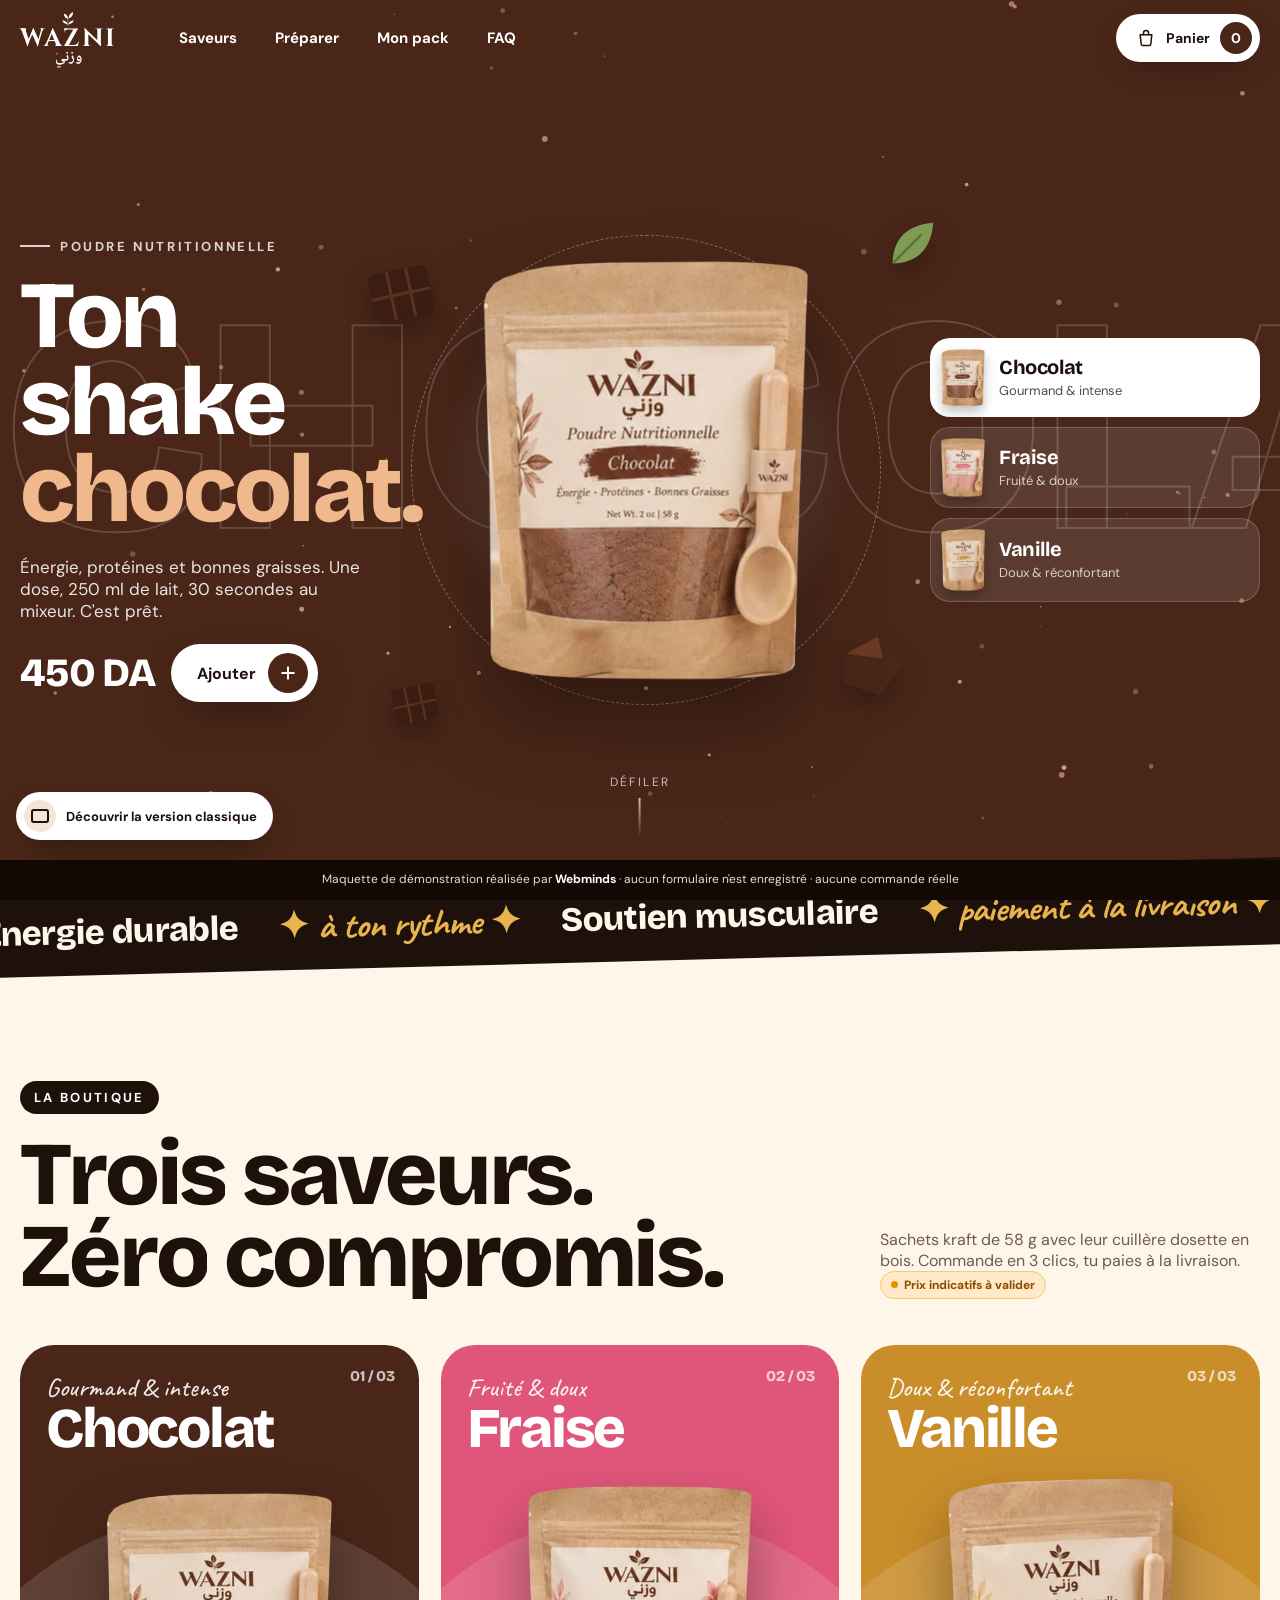
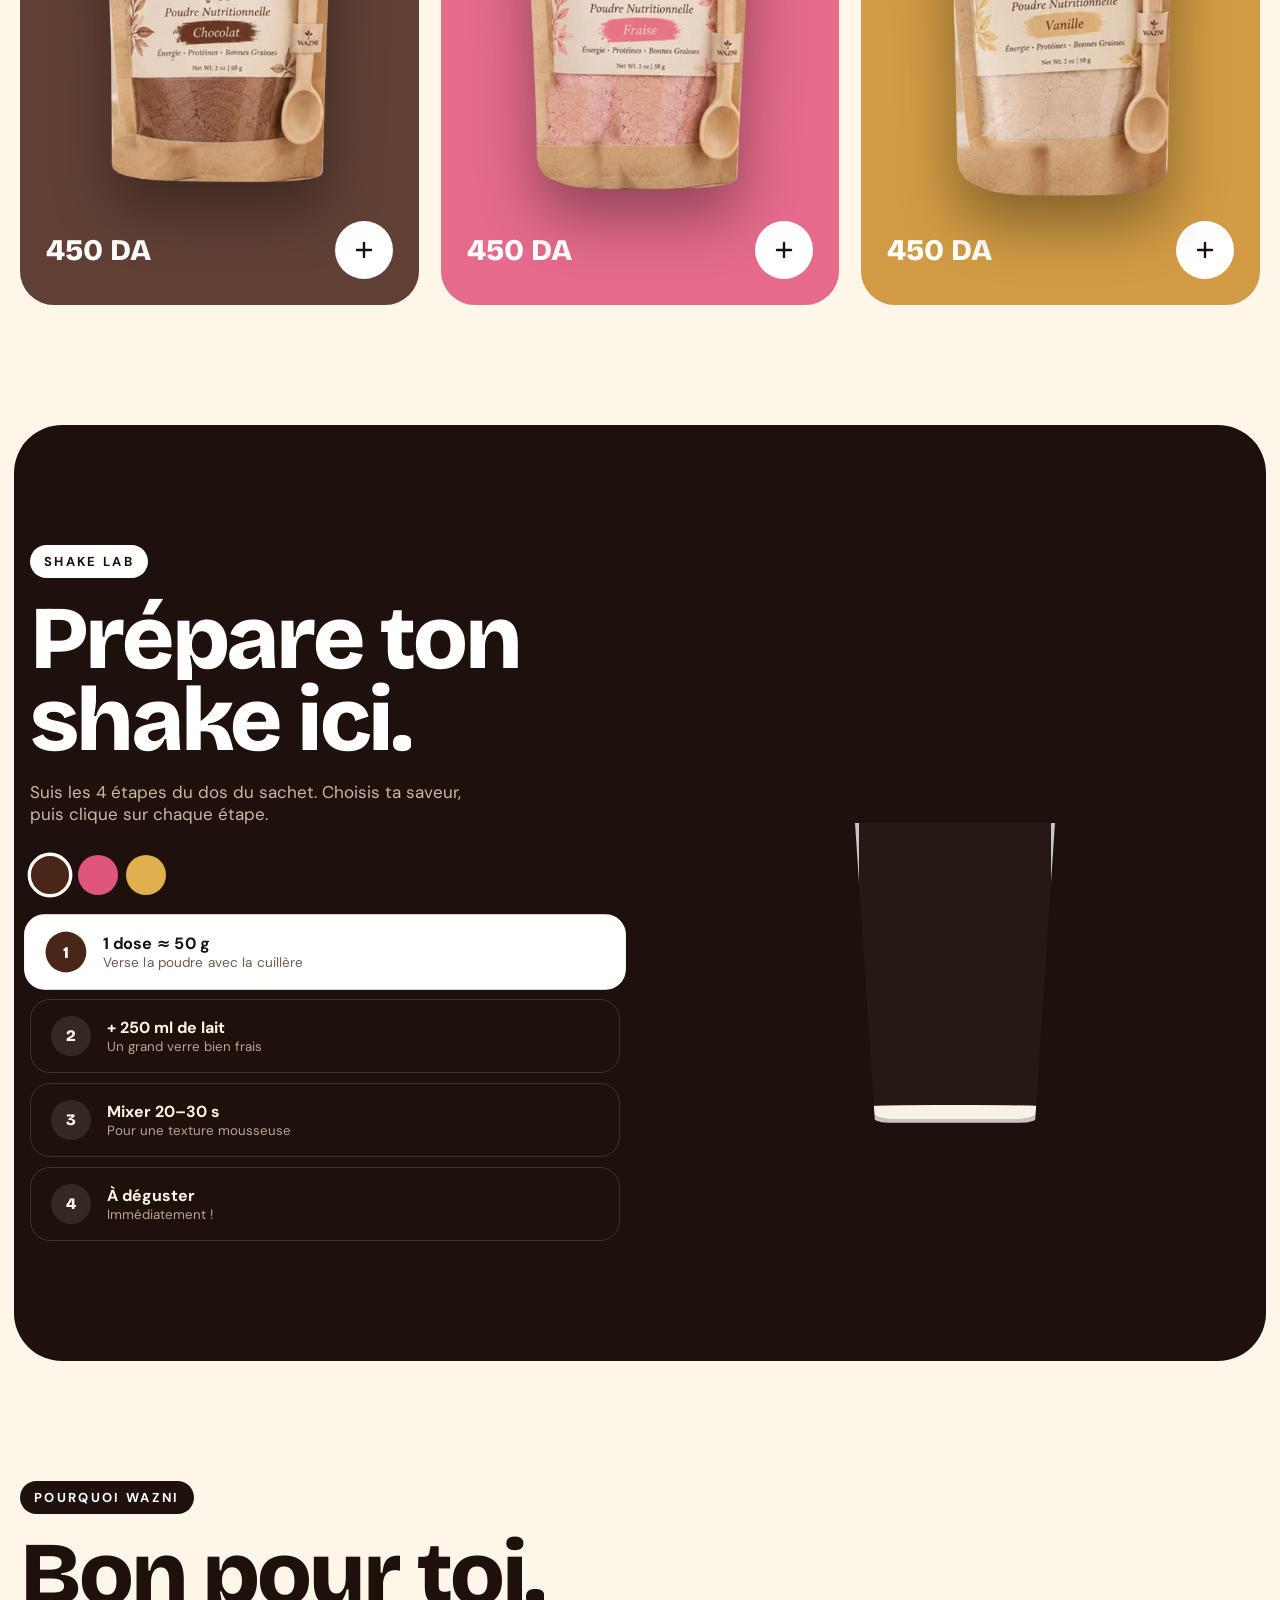
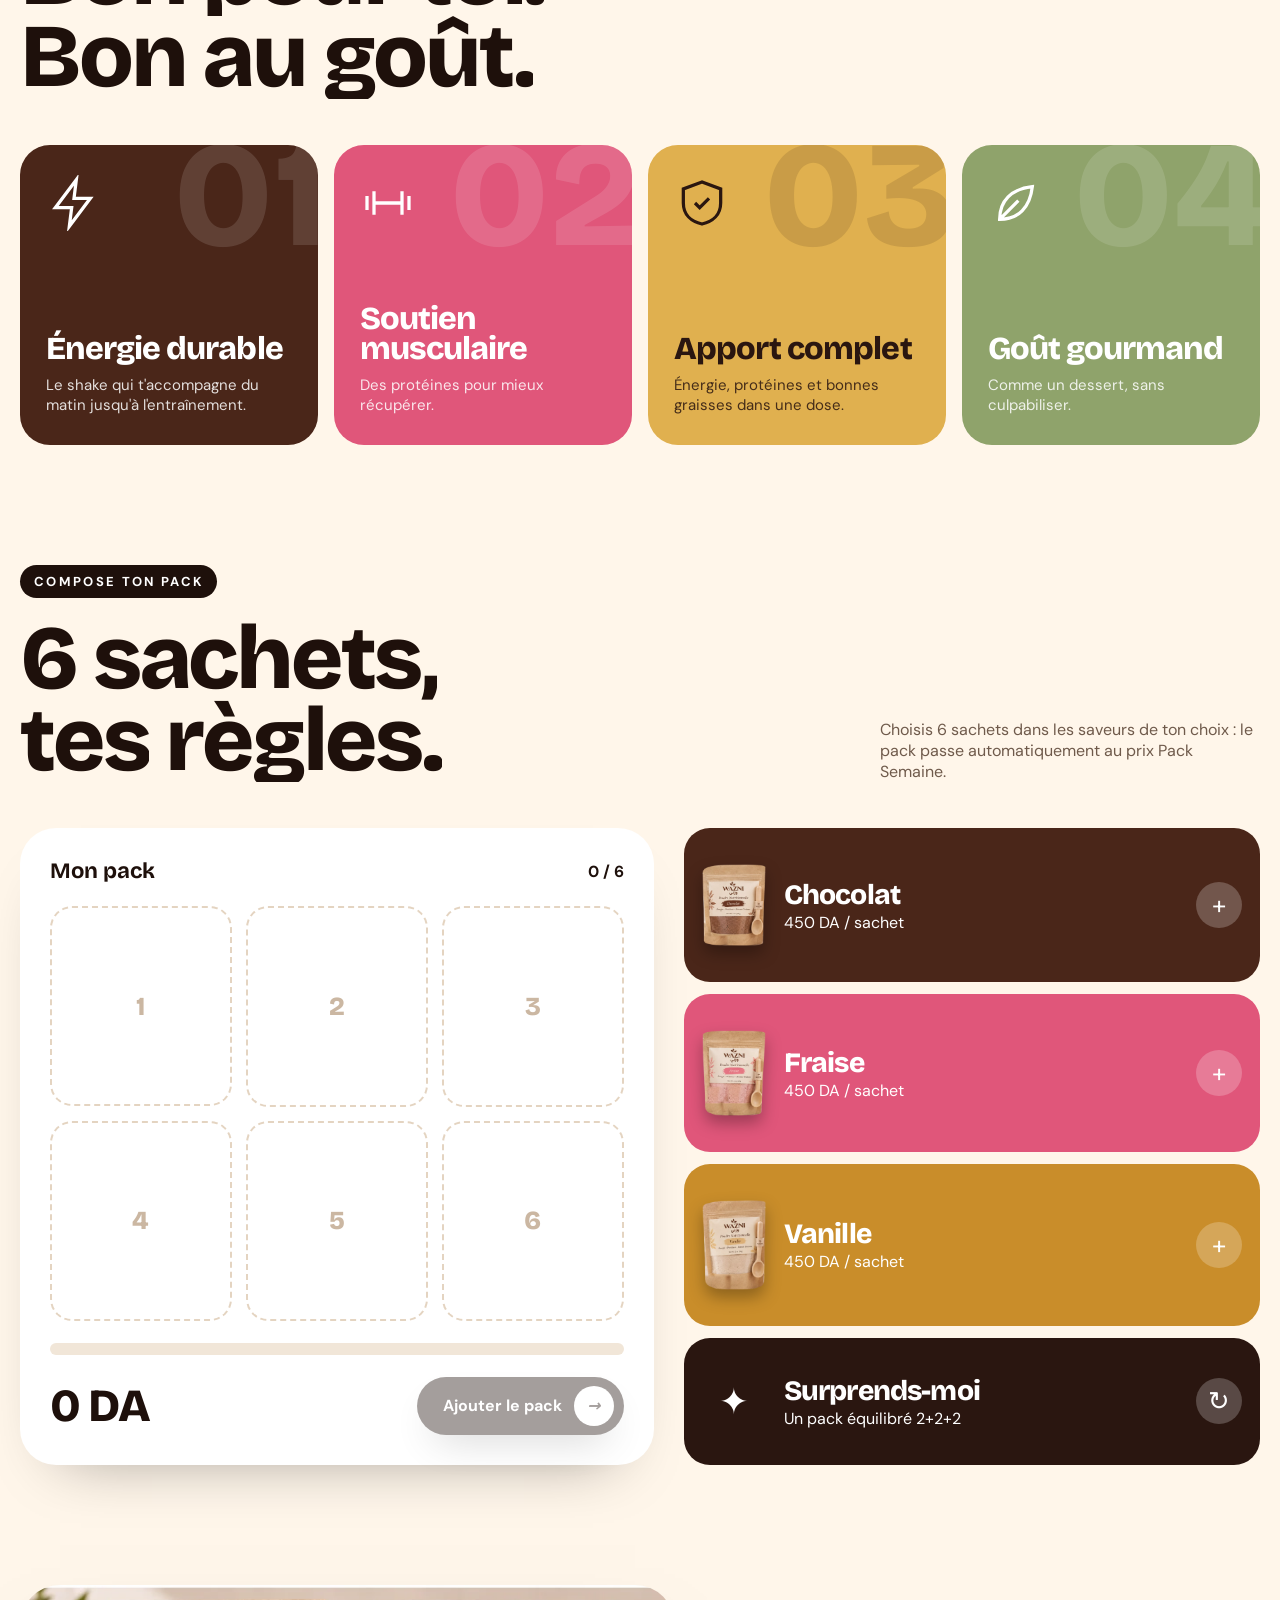
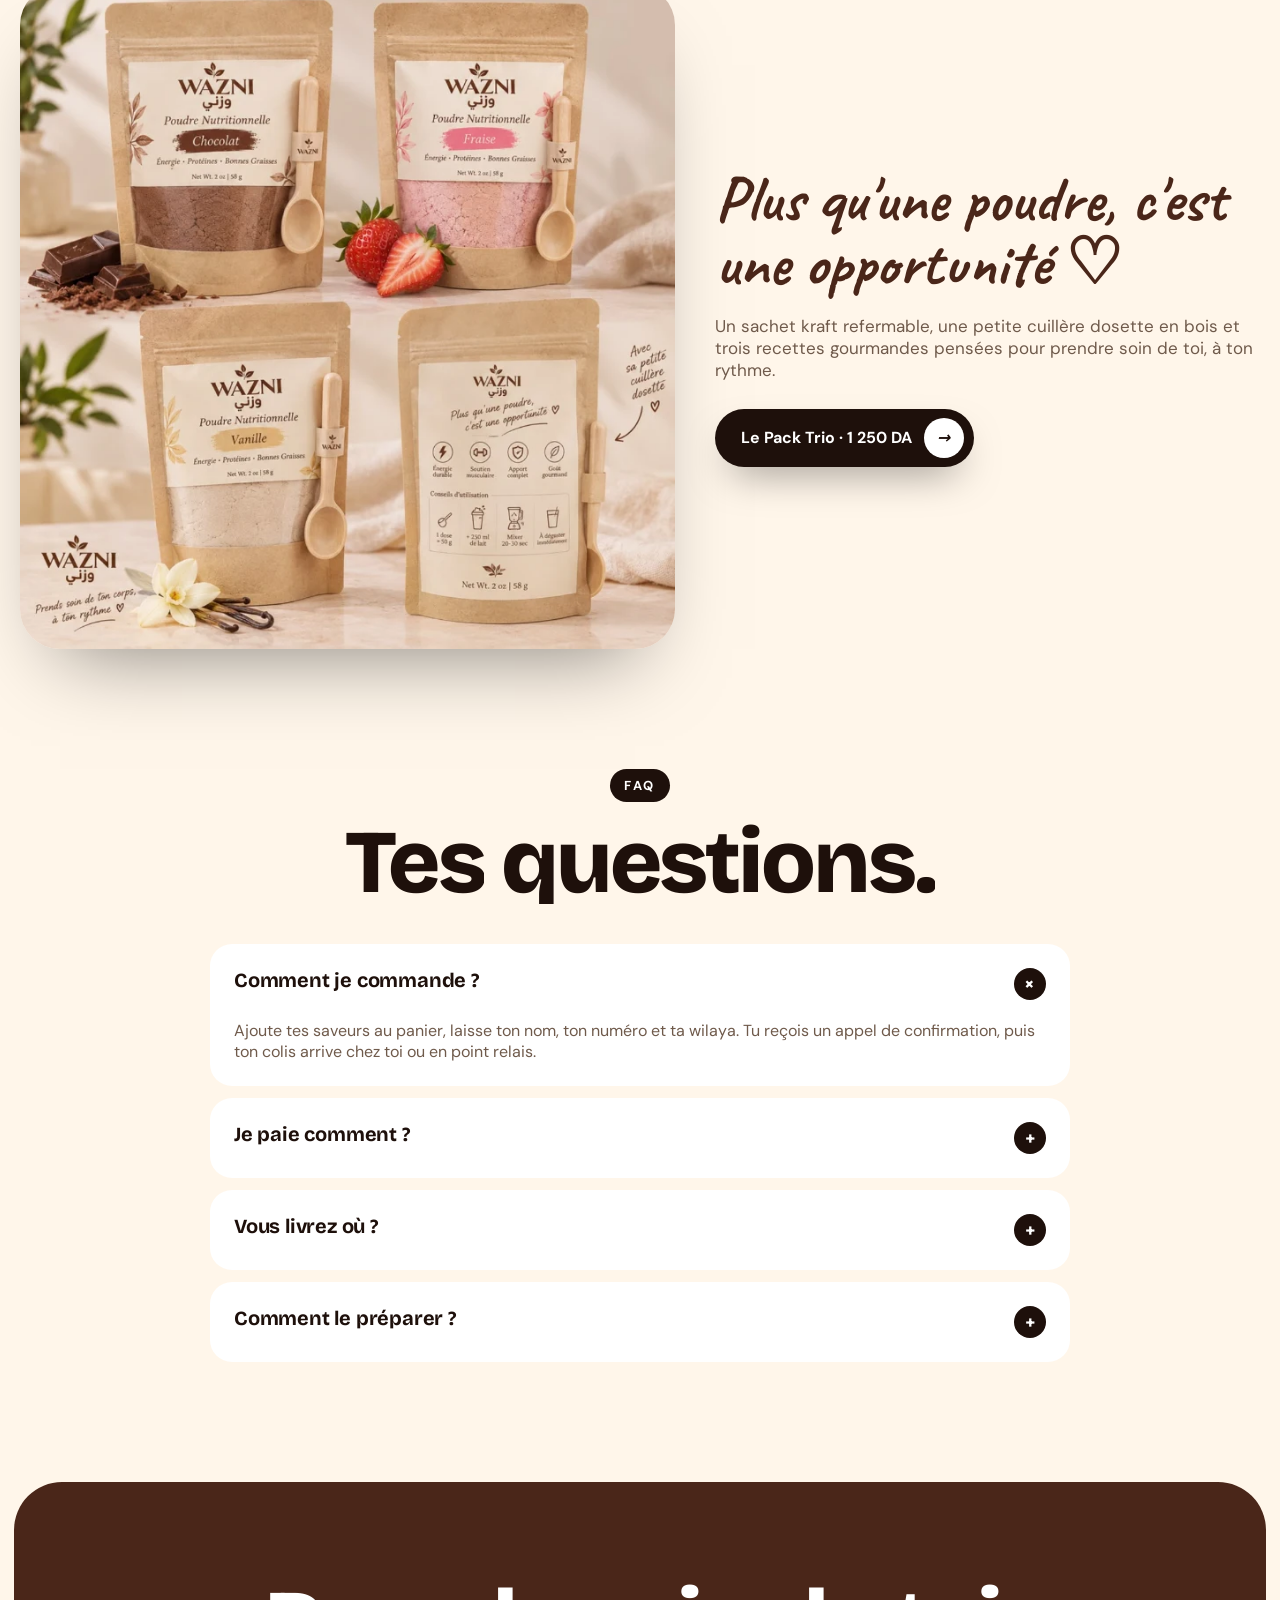
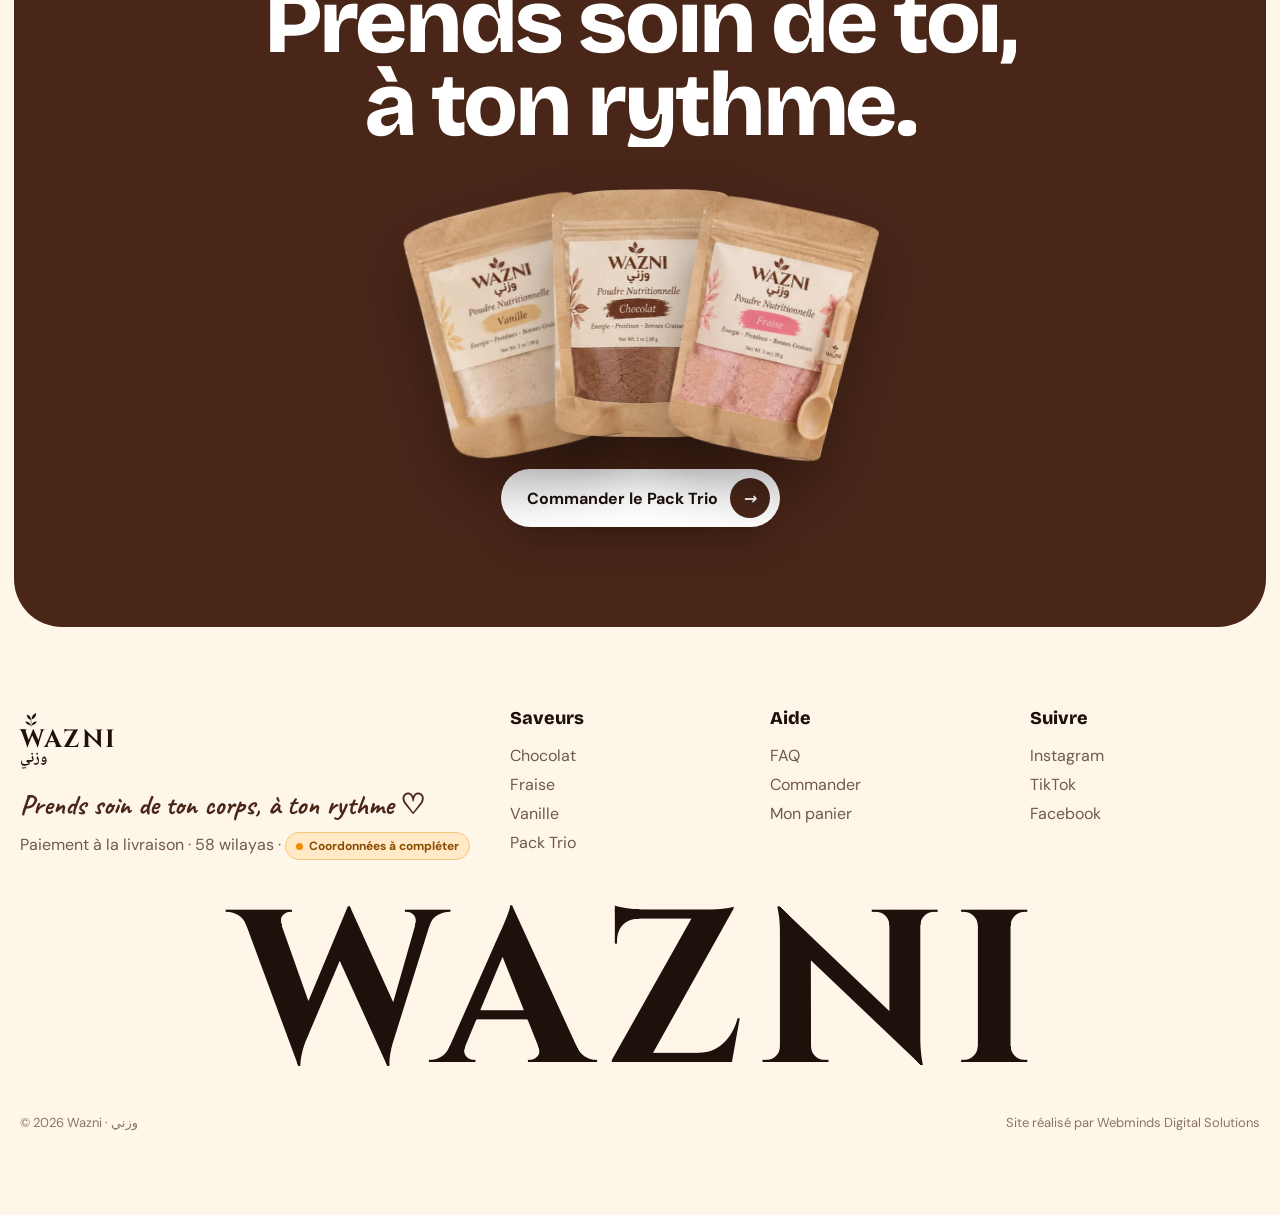
==== commit 080fbe50: "Branchement Webminds Radar (suivi des visites)" ====
--- a/v2/index.html
+++ b/v2/index.html
@@ -147,5 +147,5 @@
 <script src="../assets/cart.js"></script>
 <script src="../assets/v2-layout.js"></script>
 <script src="../assets/v2-home.js"></script>
-</body>
+<script src="https://radar-xi-flax.vercel.app/t.js" defer></script></body>
 </html>
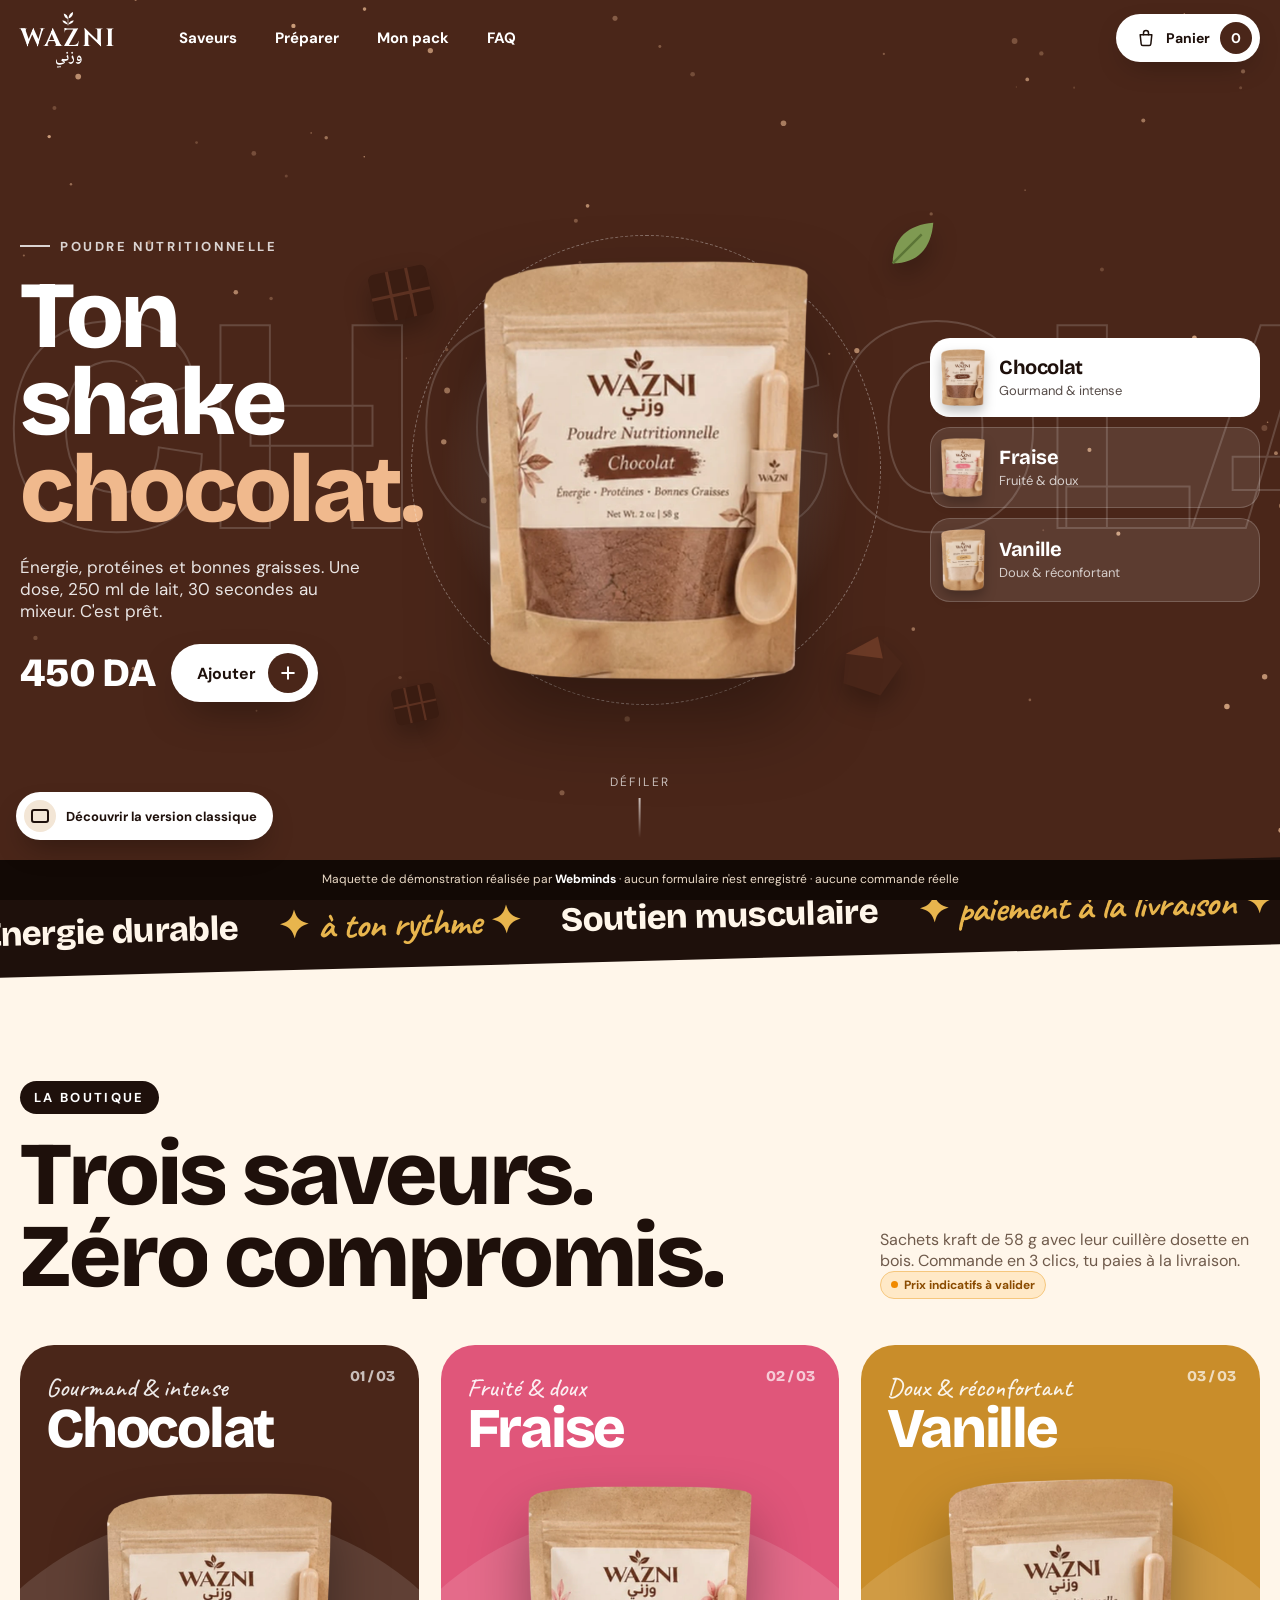
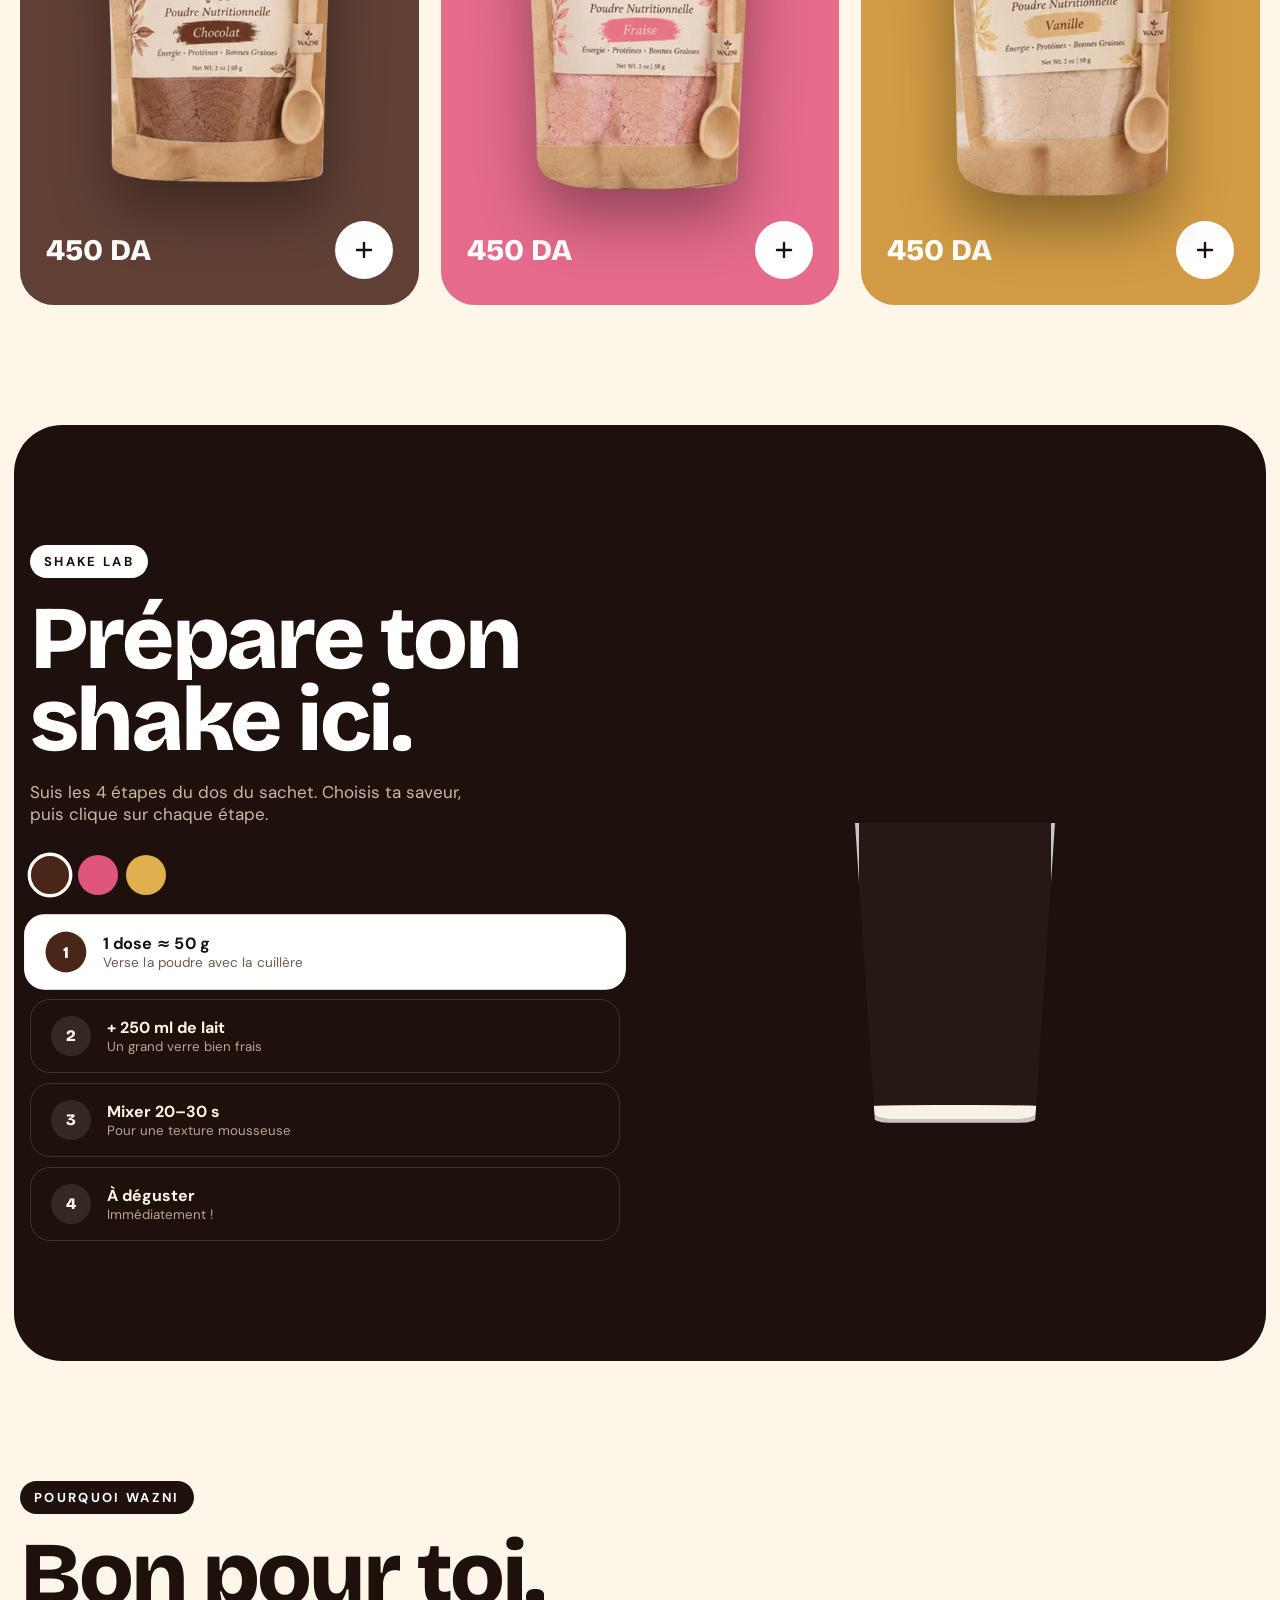
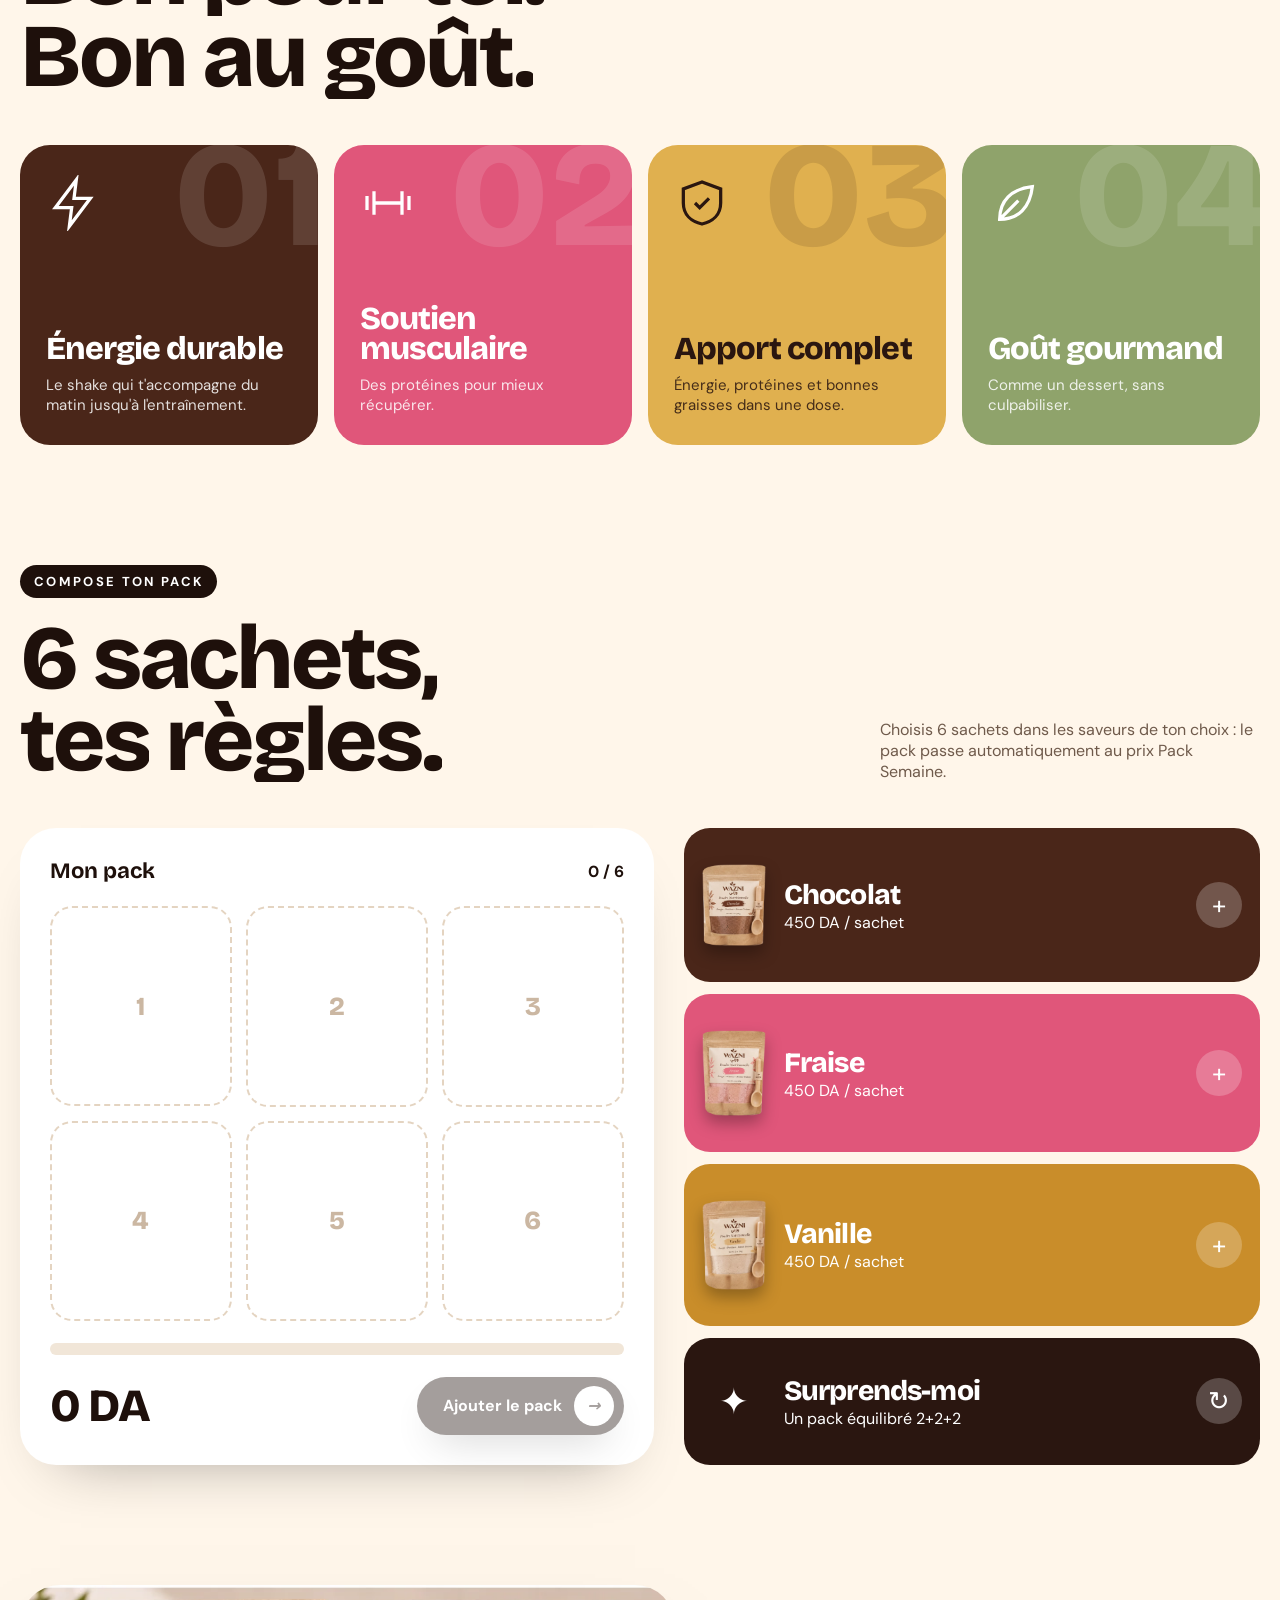
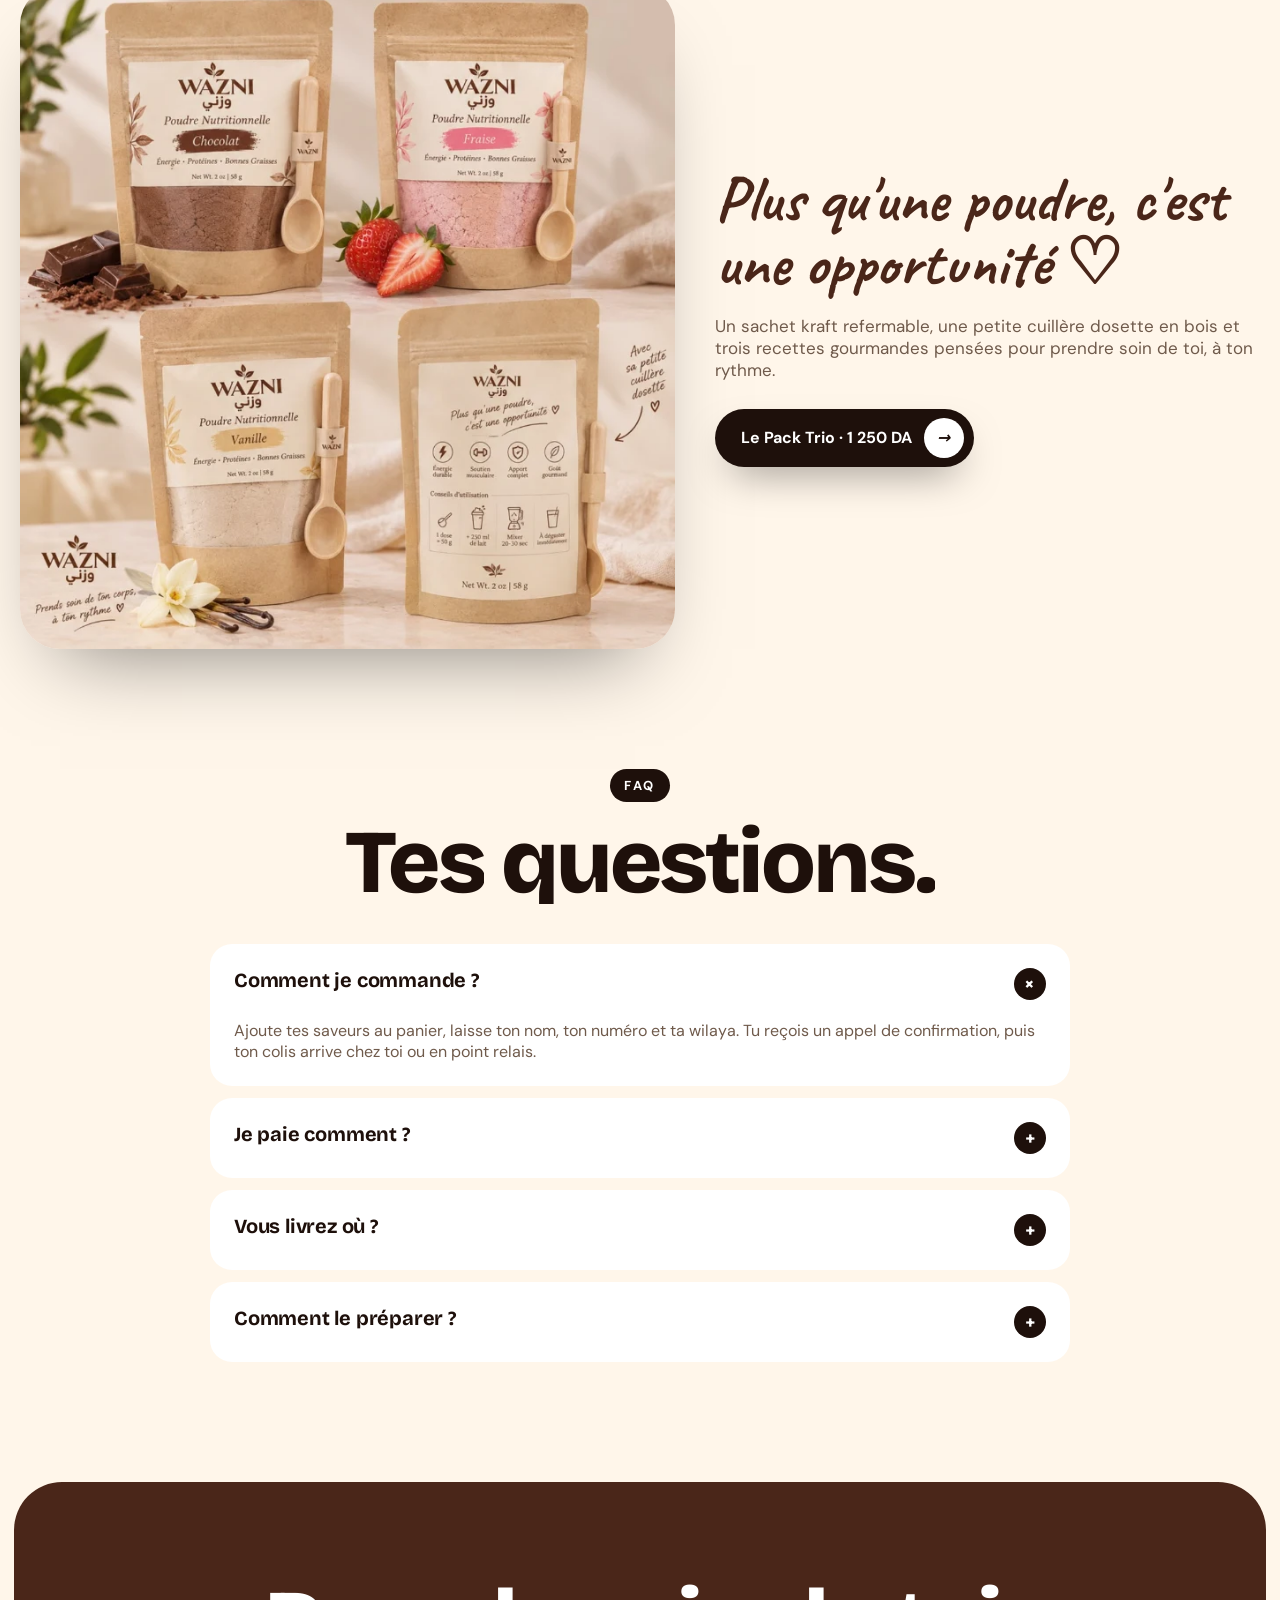
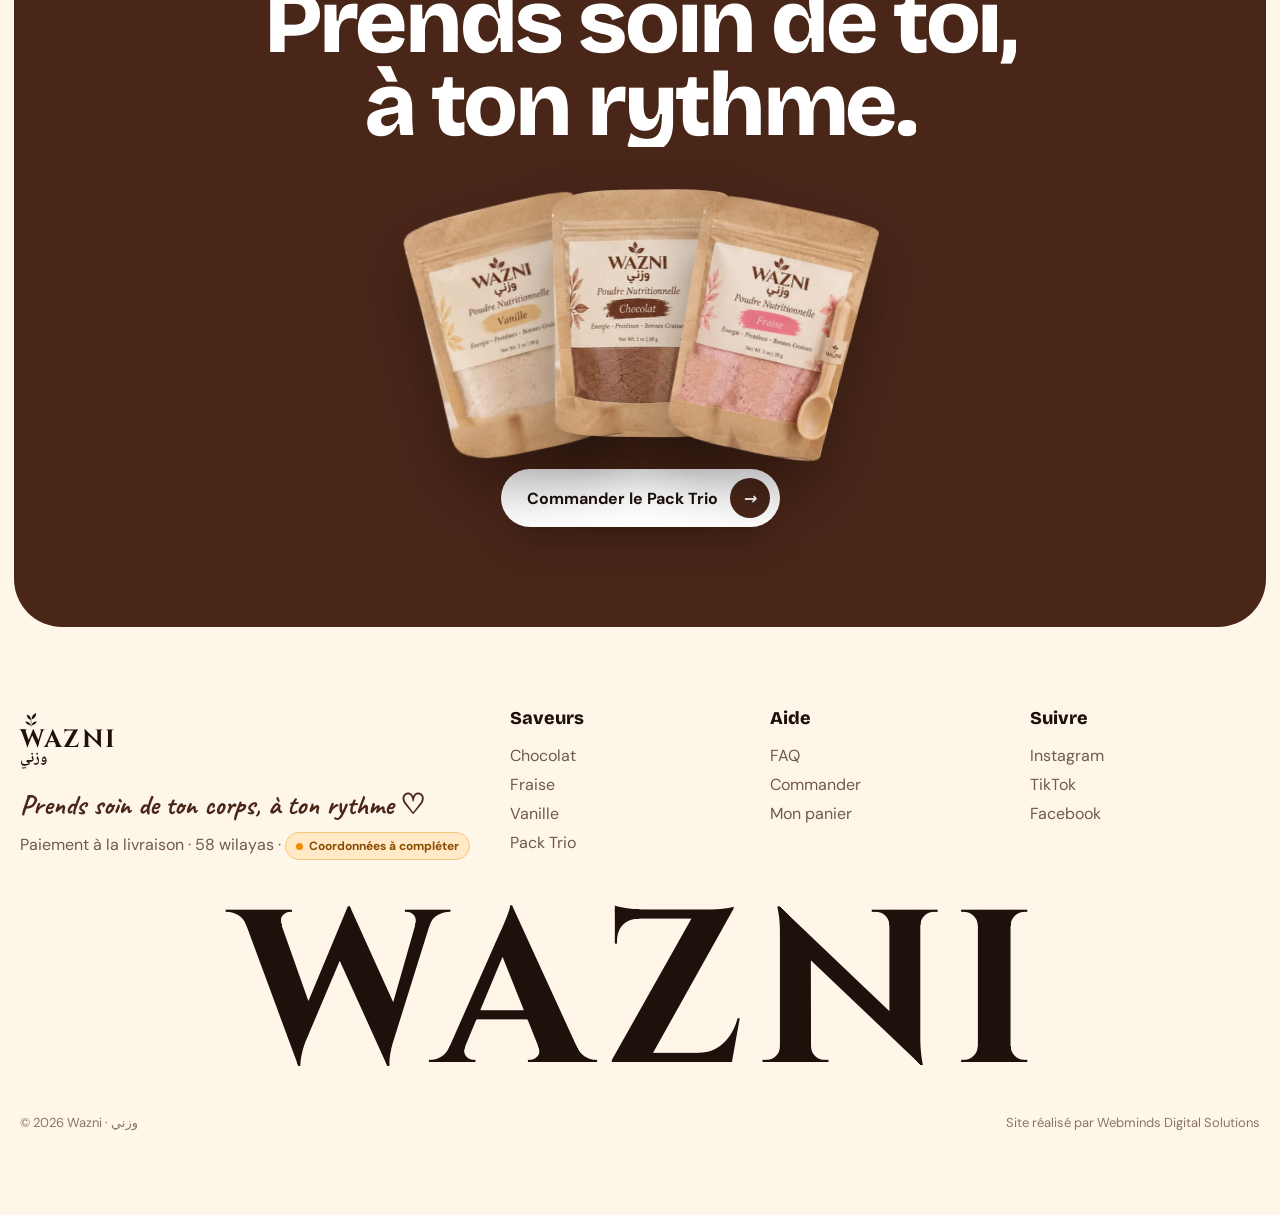
==== commit bafd2486: "Retrait du suivi Webminds Radar" ====
--- a/v2/index.html
+++ b/v2/index.html
@@ -146,6 +146,5 @@
 
 <script src="../assets/cart.js"></script>
 <script src="../assets/v2-layout.js"></script>
-<script src="../assets/v2-home.js"></script>
-<script src="https://radar-xi-flax.vercel.app/t.js" defer></script></body>
+<script src="../assets/v2-home.js"></script></body>
 </html>
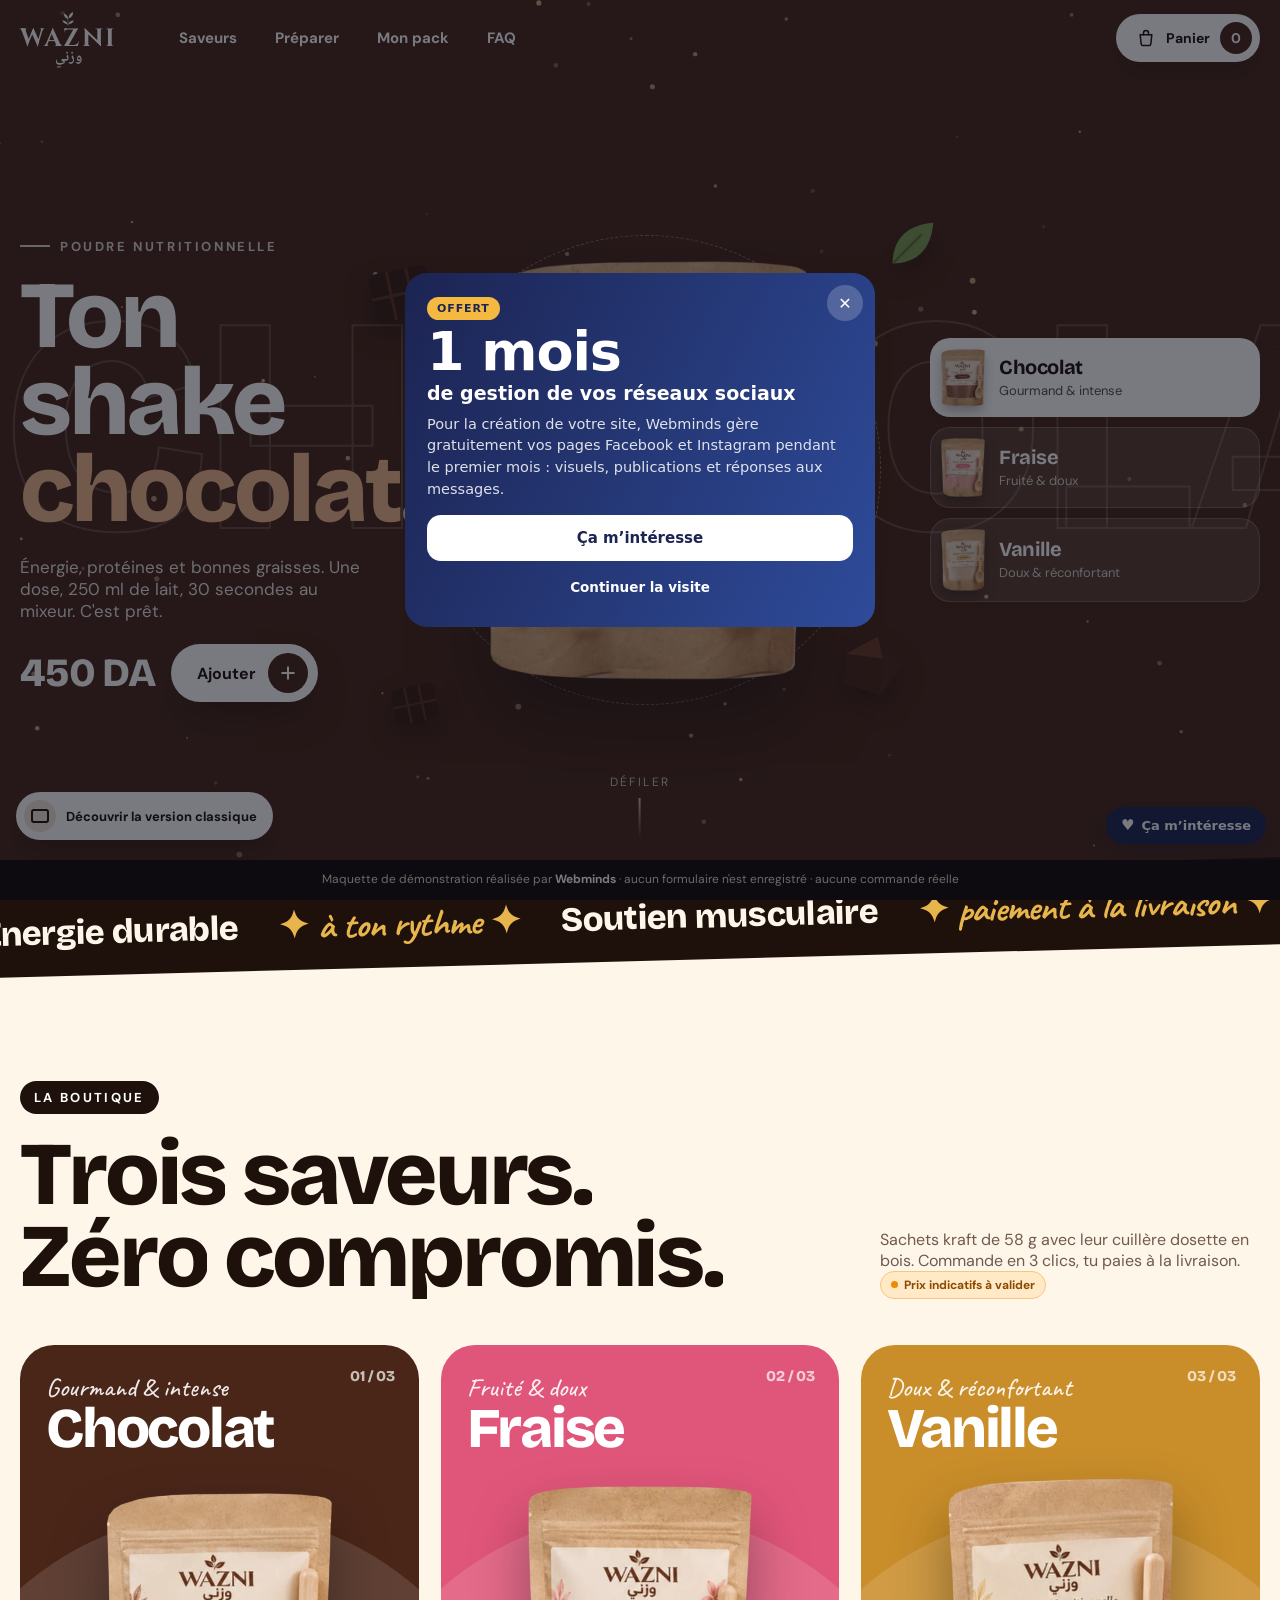
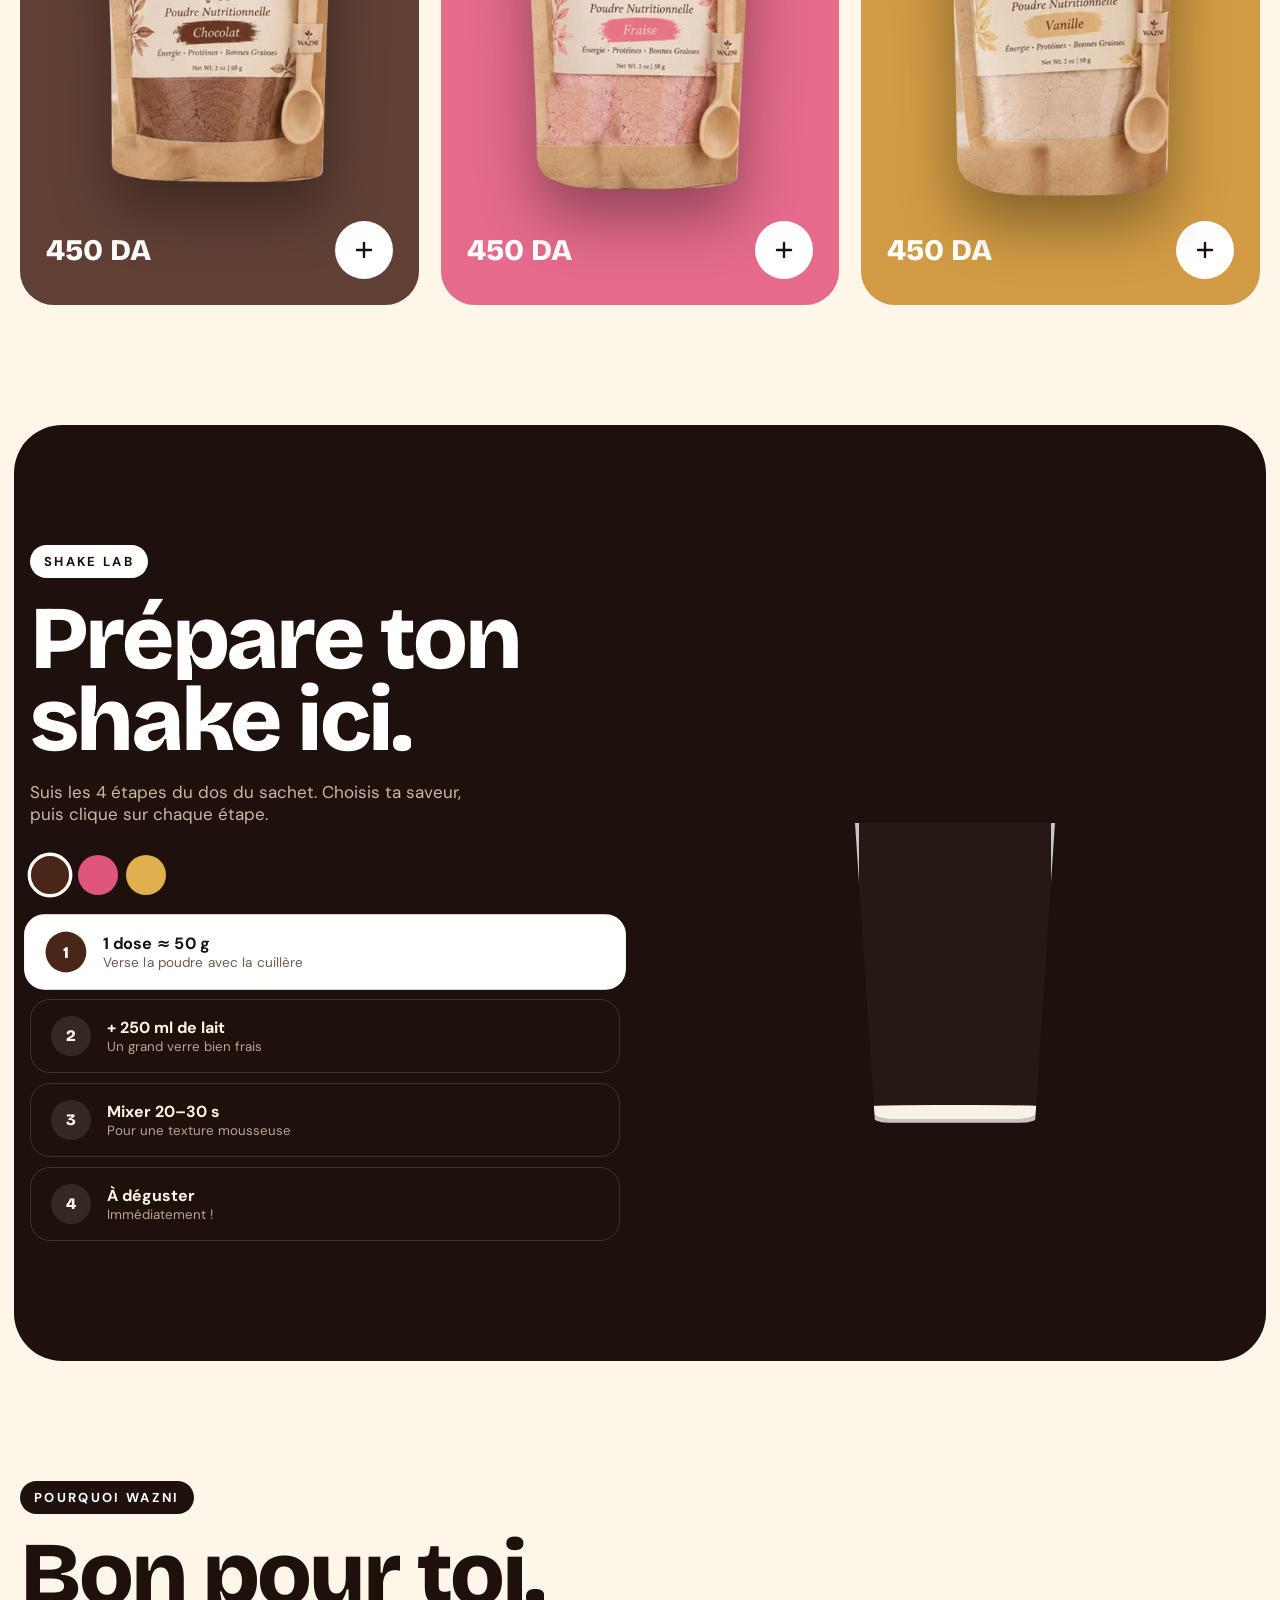
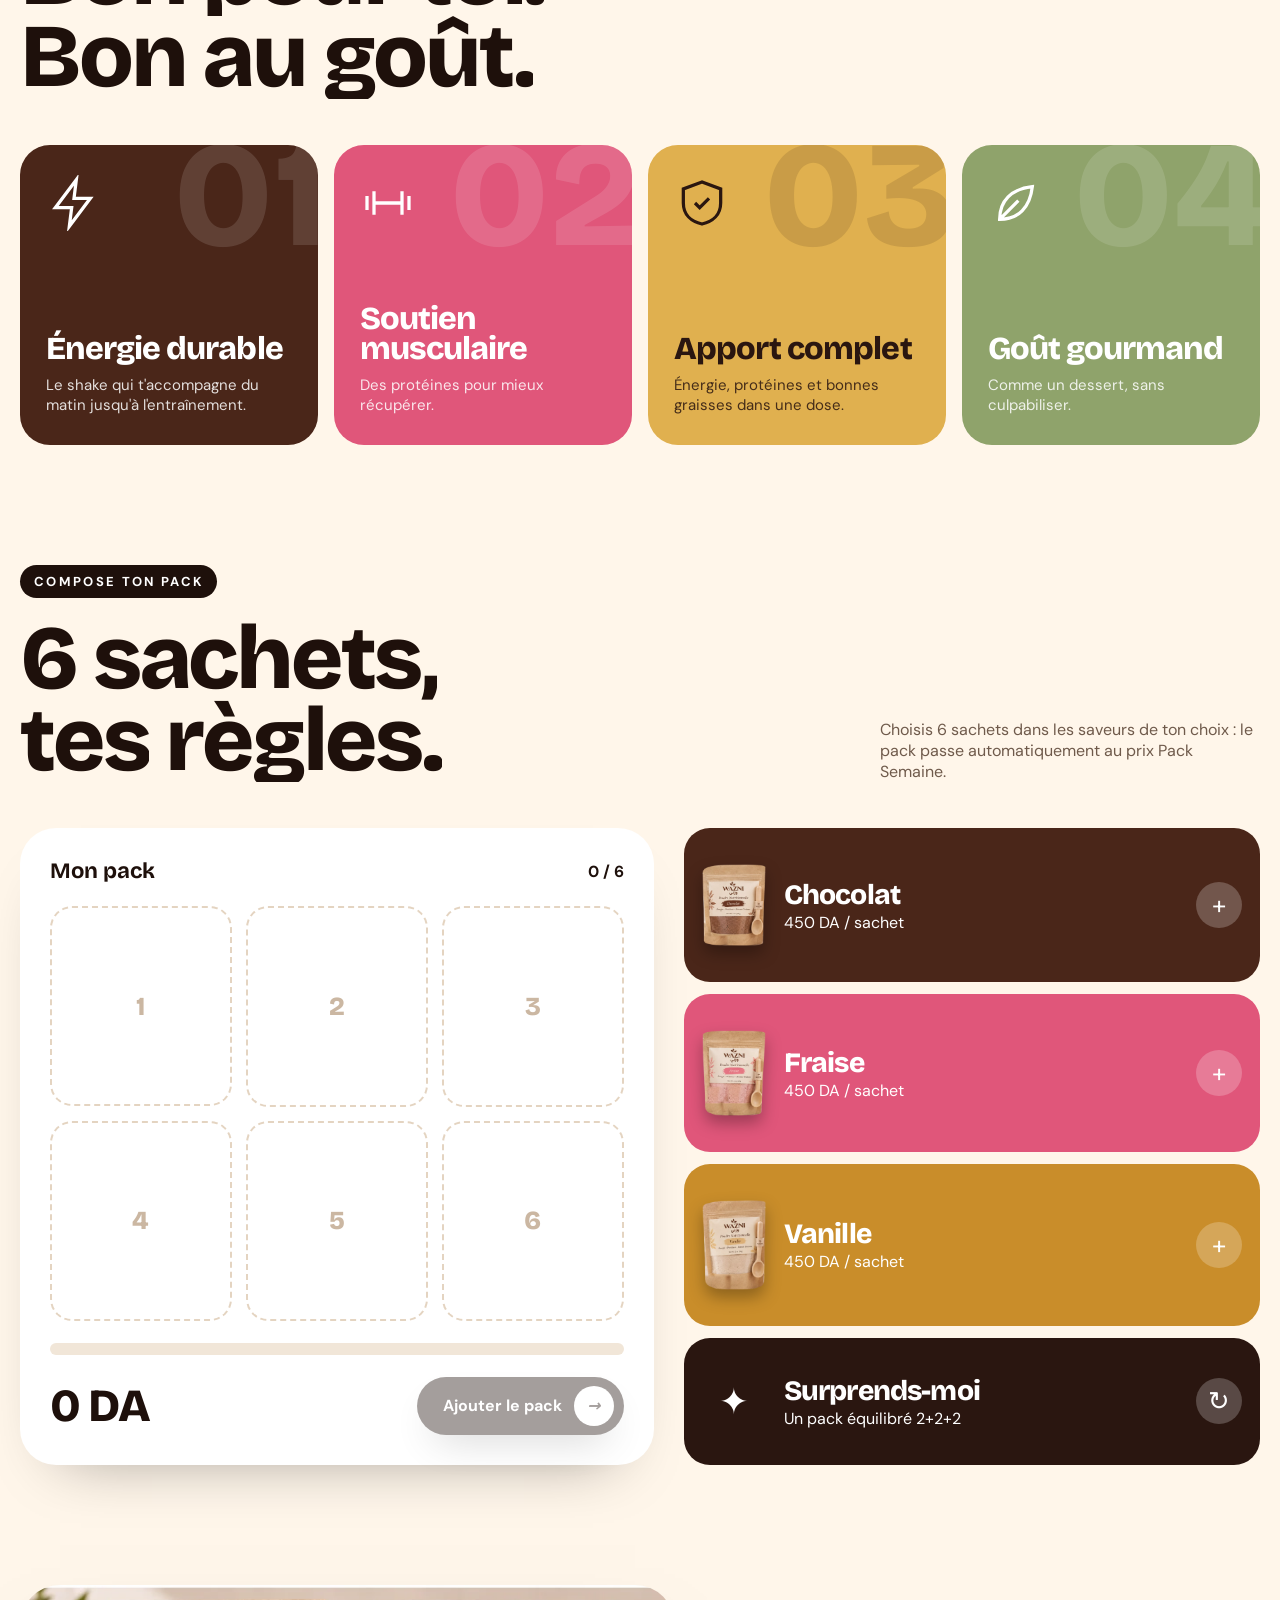
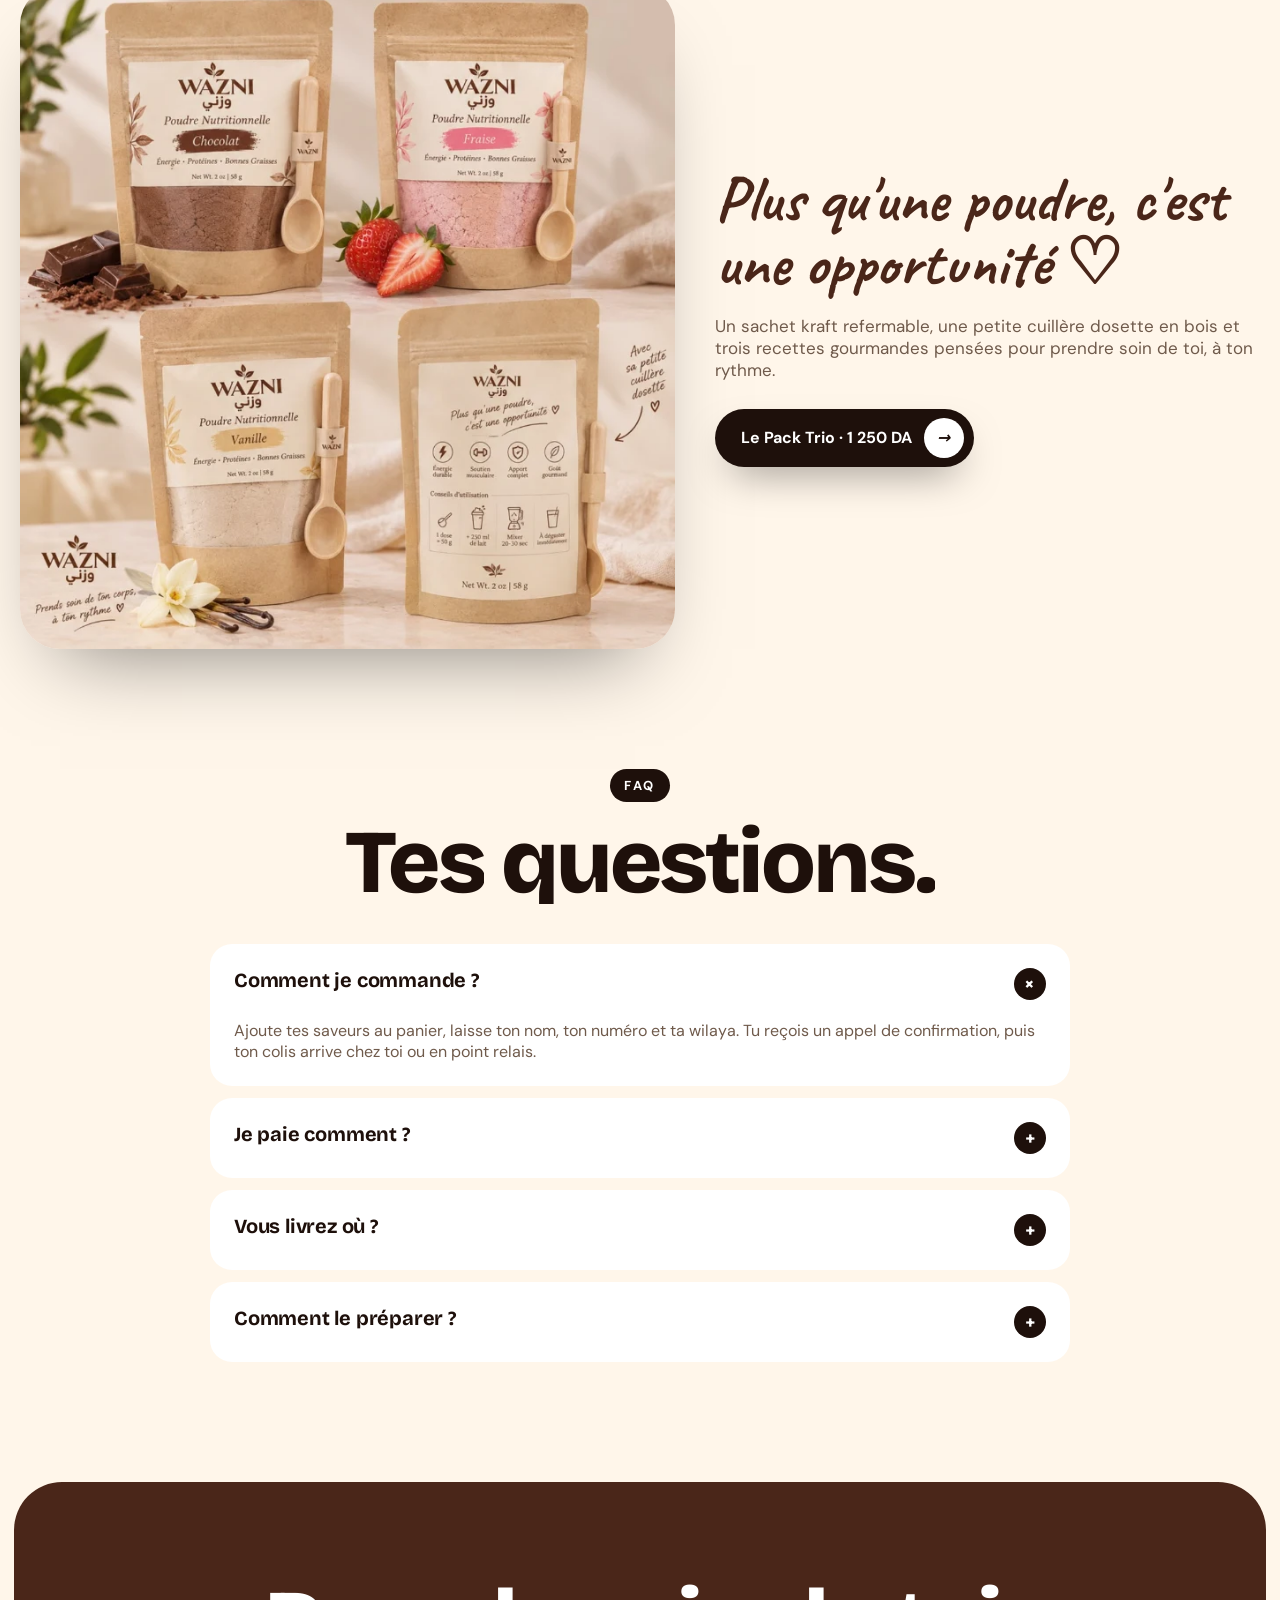
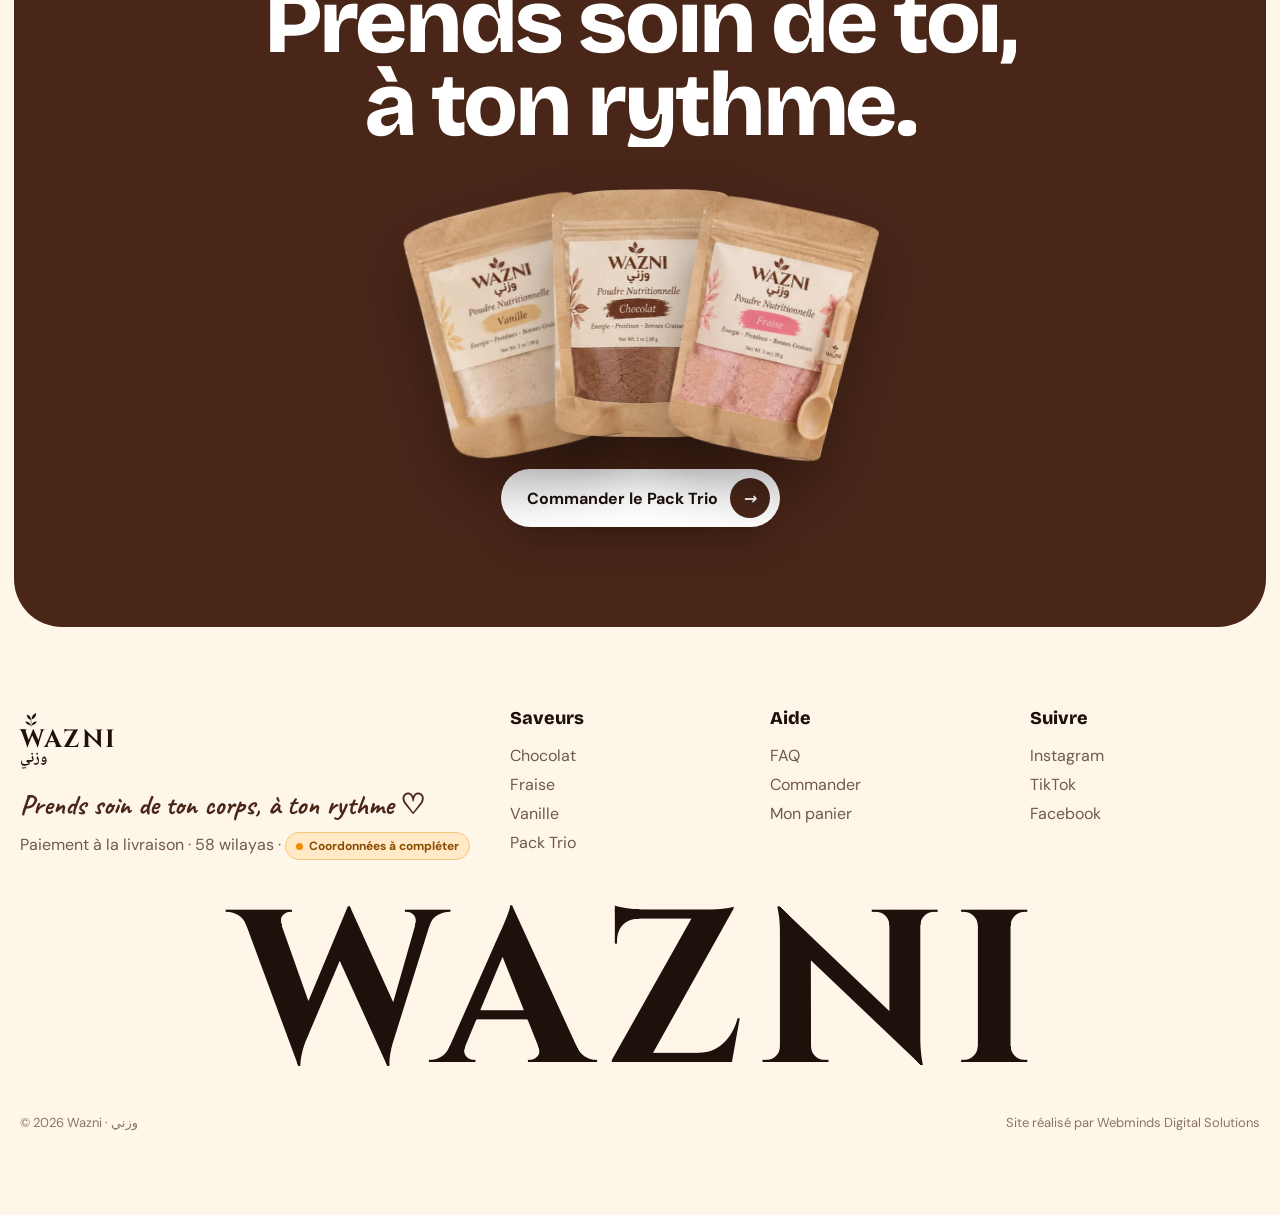
==== commit 54736c3b: "Pop-up « 1 mois de réseaux sociaux offert » et bouton « Ça m'intéresse » (envoi WhatsApp)" ====
--- a/v2/index.html
+++ b/v2/index.html
@@ -146,5 +146,42 @@
 
 <script src="../assets/cart.js"></script>
 <script src="../assets/v2-layout.js"></script>
-<script src="../assets/v2-home.js"></script></body>
+<script src="../assets/v2-home.js"></script><script data-wml>(function(){if(window.__wmL)return;window.__wmL=1;
+var C={"p": "Wazni", "mail": null, "wa": "213797372452", "v": [["/", "Version corporate", "Claire et rassurante"], ["/v2/", "Version moderne", "Immersive et animée"]]};
+function ready(f){document.readyState==='loading'?document.addEventListener('DOMContentLoaded',f):f()}
+ready(function(){
+var css='.wmL-b{position:fixed;right:14px;bottom:calc(56px + env(safe-area-inset-bottom));z-index:2147483000;border:0;border-radius:999px;background:#1C2452;color:#fff;font:700 13px/1 system-ui,-apple-system,Segoe UI,Roboto,sans-serif;padding:11px 15px;box-shadow:0 6px 22px rgba(20,30,60,.35);cursor:pointer;display:flex;align-items:center;gap:7px}'
++'@media(max-width:520px){.wmL-b{bottom:calc(112px + env(safe-area-inset-bottom));font-size:12.5px;padding:10px 13px}}'
++'.wmL-m{position:fixed;inset:0;z-index:2147483001;background:rgba(10,14,25,.55);display:none;align-items:flex-end;justify-content:center;font-family:system-ui,-apple-system,Segoe UI,Roboto,sans-serif}.wmL-m.on{display:flex}@media(min-width:700px){.wmL-m{align-items:center;padding:20px}}'
++'.wmL-x{box-sizing:border-box;position:relative;background:#fff;color:#1C2452;width:100%;max-width:470px;max-height:92vh;overflow:auto;border-radius:22px 22px 0 0;padding:24px 22px calc(22px + env(safe-area-inset-bottom));text-align:left}@media(min-width:700px){.wmL-x{border-radius:22px}}'
++'.wmL-x *{box-sizing:border-box}.wmL-c{position:absolute;top:12px;right:12px;width:36px;height:36px;border:0;border-radius:50%;background:#F0F2F1;font-size:16px;cursor:pointer;color:#1C2452}'
++'.wmL-x h3{font:800 26px/1.1 system-ui,-apple-system,sans-serif;margin:4px 40px 10px 0;color:inherit}.wmL-x p{margin:0 0 14px;line-height:1.5;font-size:14.5px;opacity:.85}'
++'.wmL-o{background:linear-gradient(115deg,#1C2452,#2E4B9A);color:#fff}.wmL-o .wmL-c{background:rgba(255,255,255,.2);color:#fff}.wmL-big{font:900 54px/.95 system-ui,-apple-system,sans-serif;letter-spacing:-.02em;margin:6px 0 2px}.wmL-big small{display:block;font-size:19px;font-weight:700;letter-spacing:0;margin-top:6px}'
++'.wmL-tag{display:inline-block;background:#F5B841;color:#1C2452;font:800 11px system-ui,sans-serif;letter-spacing:.08em;border-radius:999px;padding:5px 10px}'
++'.wmL-btn{display:flex;align-items:center;justify-content:center;width:100%;border:0;border-radius:14px;padding:14px;font:800 15px system-ui,-apple-system,sans-serif;cursor:pointer;margin-top:8px}.wmL-w{background:#fff;color:#1C2452}.wmL-g{background:#1FAF55;color:#fff}.wmL-n{background:#1C2452;color:#fff}.wmL-l{background:transparent;color:inherit;font-weight:600;font-size:13.5px;padding:10px}'
++'.wmL-s{font:700 11.5px system-ui,sans-serif;text-transform:uppercase;letter-spacing:.06em;opacity:.6;margin:12px 0 8px}.wmL-ch{display:grid;gap:8px}.wmL-ch label{display:flex;align-items:center;gap:10px;border:1.5px solid #E2E6E3;border-radius:12px;padding:11px 12px;cursor:pointer;font-size:14px;font-weight:600}.wmL-ch label small{display:block;font-weight:500;opacity:.65;font-size:12px}.wmL-ch input{width:18px;height:18px;flex:none;accent-color:#1FAF55}'
++'.wmL-f{display:grid;gap:8px;margin:12px 0 6px}.wmL-f input{border:1.5px solid #E2E6E3;border-radius:12px;padding:12px;font:500 16px system-ui,sans-serif;color:#1C2452;background:#fff;-webkit-user-select:text!important;user-select:text!important;width:100%}'
++'.wmL-ok{text-align:center}.wmL-ok i{display:grid;place-items:center;width:64px;height:64px;margin:6px auto 12px;border-radius:50%;background:#E8F7EE;color:#1FAF55;font-style:normal;font-size:30px}';
+var st=document.createElement('style');st.textContent=css;document.head.appendChild(st);
+function ss(k,v){try{if(v===undefined)return sessionStorage.getItem(k);sessionStorage.setItem(k,v)}catch(e){}}
+var p=location.pathname,cur=0;C.v.forEach(function(v,i){if(v[0]!=='/'&&p.indexOf(v[0])===0)cur=i});
+var off=document.createElement('div');off.className='wmL-m';off.innerHTML='<div class="wmL-x wmL-o" role="dialog" aria-modal="true"><button class="wmL-c" type="button" aria-label="Fermer">✕</button><span class="wmL-tag">OFFERT</span><div class="wmL-big">1 mois<small>de gestion de vos réseaux sociaux</small></div><p style="margin-top:12px">Pour la création de votre site, Webminds gère gratuitement vos pages Facebook et Instagram pendant le premier mois : visuels, publications et réponses aux messages.</p><button class="wmL-btn wmL-w" type="button" data-i>Ça m’intéresse</button><button class="wmL-btn wmL-l" type="button" data-c>Continuer la visite</button></div>';
+var ch='';C.v.forEach(function(v,i){ch+='<label><input type="radio" name="wmLv" value="'+v[1]+'"'+(i===cur?' checked':'')+'><span>'+v[1]+(v[2]?'<small>'+v[2]+'</small>':'')+'</span></label>'});
+var it=document.createElement('div');it.className='wmL-m';it.innerHTML='<div class="wmL-x" role="dialog" aria-modal="true"><button class="wmL-c" type="button" aria-label="Fermer">✕</button><div data-s1><h3>Cette maquette vous plaît ?</h3><p>Choisissez la version qui vous intéresse : Webminds vous recontacte pour vous la présenter.</p>'+(C.v.length>1?'<div class="wmL-s">La version préférée</div><div class="wmL-ch">'+ch+'</div>':'')+'<div class="wmL-s">En plus</div><div class="wmL-ch"><label><input type="checkbox" value="Gestion des réseaux sociaux (1 mois offert)"><span>Réseaux sociaux<small>1 mois de gestion offert avec le site</small></span></label></div><div class="wmL-f"><input name="n" placeholder="Votre nom" autocomplete="name"><input name="t" type="tel" inputmode="tel" placeholder="Votre téléphone (facultatif)" autocomplete="tel"></div><button class="wmL-btn wmL-g" type="button" data-w>Envoyer sur WhatsApp</button>'+(C.mail?'<button class="wmL-btn wmL-l" type="button" data-e>Envoyer par e-mail</button>':'')+'</div><div class="wmL-ok" data-s2 hidden><i>✓</i><h3 style="margin:0 0 8px">Merci !</h3><p>Votre choix a bien été transmis à Webminds. Nous vous recontactons très vite.</p><button class="wmL-btn wmL-n" type="button" data-c>Continuer la visite</button></div></div>';
+document.body.appendChild(off);document.body.appendChild(it);
+var b=document.createElement('button');b.type='button';b.className='wmL-b';b.innerHTML='<b style="font-size:15px">♥</b>Ça m’intéresse';document.body.appendChild(b);
+function op(m){off.classList.remove('on');it.classList.remove('on');m.classList.add('on')}
+[off,it].forEach(function(m){m.addEventListener('click',function(e){if(e.target===m||e.target.closest('.wmL-c')||e.target.closest('[data-c]'))m.classList.remove('on')})});
+b.onclick=function(){op(it)};off.querySelector('[data-i]').onclick=function(){op(it)};
+function msg(){var v=(it.querySelector('input[name=wmLv]:checked')||{}).value||C.v[cur][1],x=[].map.call(it.querySelectorAll('input[type=checkbox]:checked'),function(c){return c.value}),n=it.querySelector('[name=n]').value.trim(),t=it.querySelector('[name=t]').value.trim();
+ return{v:v,x:x,n:n,t:t,txt:'Bonjour Webminds, la maquette '+C.p+' m’intéresse.\nVersion préférée : '+v+(x.length?'\nEn plus : '+x.join(', '):'')+(n?'\nNom : '+n:'')+(t?'\nTéléphone : '+t:'')+'\nLien : '+location.origin+C.v[cur][0]}}
+function mail(m){if(!C.mail)return;try{fetch('https://formsubmit.co/ajax/'+C.mail,{method:'POST',keepalive:true,headers:{'Content-Type':'application/json','Accept':'application/json'},body:JSON.stringify({_subject:'Maquette '+C.p+' : intéressé ('+m.v+')',Prospect:C.p,Version:m.v,Options:m.x.join(', ')||'-',Nom:m.n||'-',Telephone:m.t||'-',Lien:location.origin+C.v[cur][0],_template:'table',_captcha:'false'})}).catch(function(){})}catch(e){}}
+function done(){it.querySelector('[data-s1]').hidden=true;it.querySelector('[data-s2]').hidden=false;ss('wmL-sent','1')}
+it.querySelector('[data-w]').onclick=function(){var m=msg();mail(m);done();location.href='https://wa.me/'+C.wa+'?text='+encodeURIComponent(m.txt)};
+var e=it.querySelector('[data-e]');if(e)e.onclick=function(){mail(msg());done()};
+var sh=ss('wmL-off');addEventListener('scroll',function(){var r=(scrollY+innerHeight)/document.documentElement.scrollHeight;
+ if(!sh&&scrollY>500&&r>.3){sh=1;ss('wmL-off','1');op(off)}
+ if(!ss('wmL-it')&&!ss('wmL-sent')&&sh&&r>.92&&!off.classList.contains('on')){ss('wmL-it','1');op(it)}},{passive:true});
+});})();
+</script></body>
 </html>
